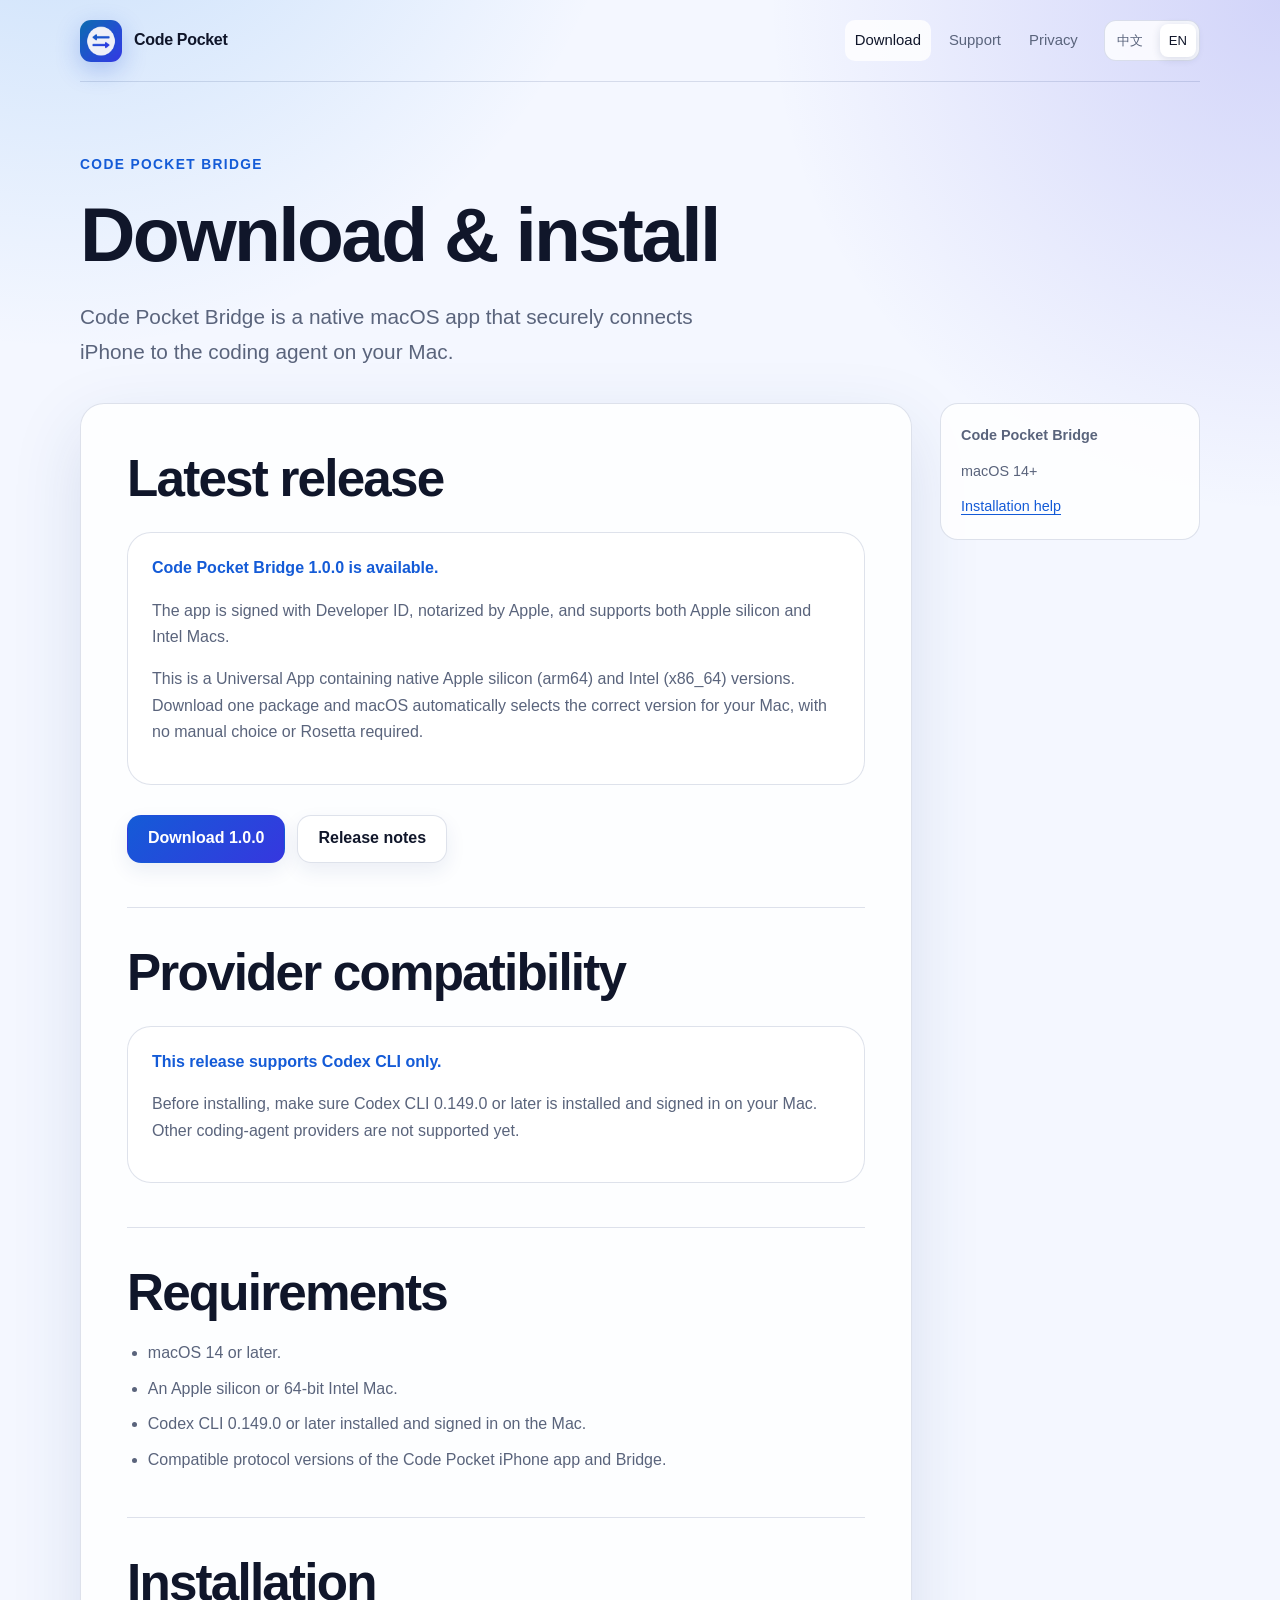
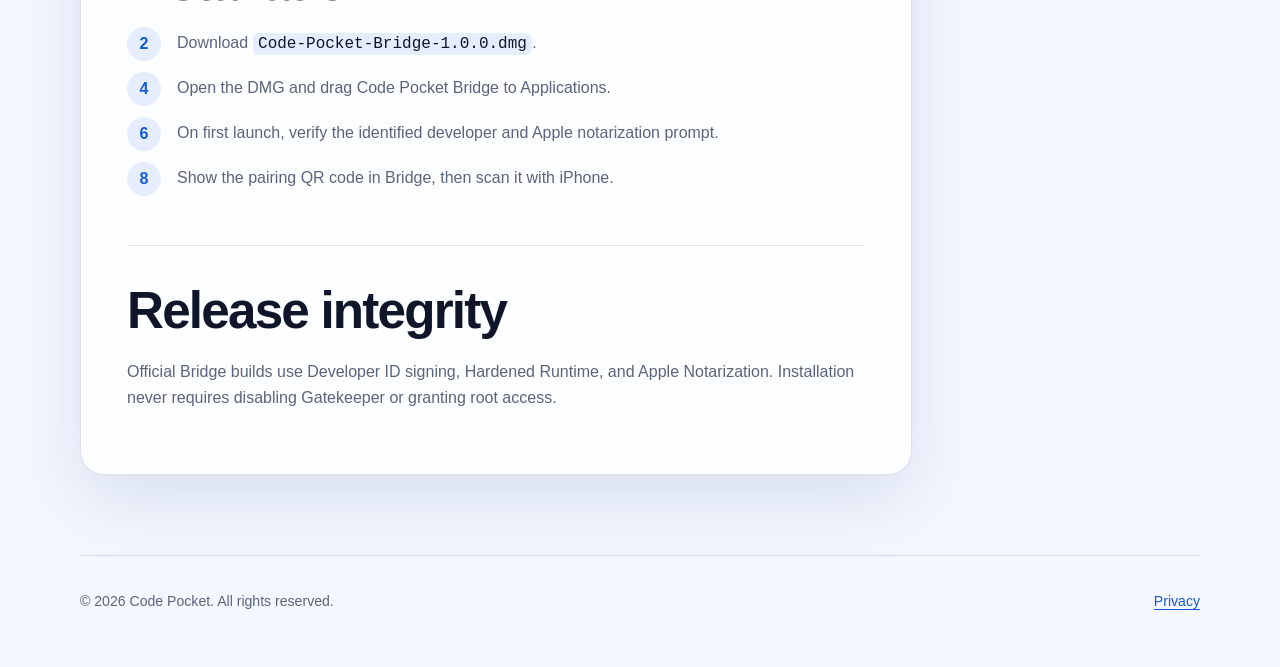
==== download.html @ 81fbdb7b "发布 Code Pocket Bridge 1.0.0" ====
<!doctype html>
<html lang="zh-Hans">
<head>
  <meta charset="utf-8">
  <meta name="viewport" content="width=device-width, initial-scale=1">
  <meta name="description" content="Download and install Code Pocket Bridge for macOS.">
  <link rel="canonical" href="https://hpp20260707.github.io/code-pocket/download.html">
  <meta property="og:type" content="website">
  <meta property="og:site_name" content="Code Pocket">
  <meta property="og:title" content="Download Code Pocket Bridge">
  <meta property="og:description" content="Install the native Mac bridge for Code Pocket.">
  <meta property="og:url" content="https://hpp20260707.github.io/code-pocket/download.html">
  <meta property="og:image" content="https://hpp20260707.github.io/code-pocket/og.png">
  <meta name="twitter:card" content="summary_large_image">
  <meta name="twitter:title" content="Download Code Pocket Bridge">
  <meta name="twitter:description" content="Install the native Mac bridge for Code Pocket.">
  <meta name="twitter:image" content="https://hpp20260707.github.io/code-pocket/og.png">
  <title>Download · Code Pocket</title>
  <link rel="icon" href="app-icon.png">
  <link rel="stylesheet" href="styles.css">
  <script src="script.js" defer></script>
</head>
<body>
  <header class="shell site-header">
    <a class="brand-link" href="index.html"><img src="app-icon.png" alt=""><span>Code Pocket</span></a>
    <div class="nav-group">
      <nav class="nav-links" aria-label="Primary navigation"><a href="download.html" aria-current="page"><span data-lang="zh-Hans">下载</span><span data-lang="en">Download</span></a><a href="support.html"><span data-lang="zh-Hans">支持</span><span data-lang="en">Support</span></a><a href="privacy.html"><span data-lang="zh-Hans">隐私</span><span data-lang="en">Privacy</span></a></nav>
      <div class="language-switch" aria-label="Language"><button type="button" data-language-button="zh-Hans">中文</button><button type="button" data-language-button="en">EN</button></div>
    </div>
  </header>
  <main class="shell">
    <section class="page-hero"><p class="eyebrow">Code Pocket Bridge</p><h1 data-lang="zh-Hans">下载与安装</h1><h1 data-lang="en">Download & install</h1><p class="lead" data-lang="zh-Hans">Code Pocket Bridge 是独立原生 macOS App，负责安全连接 iPhone 与你 Mac 上的编码智能体。</p><p class="lead" data-lang="en">Code Pocket Bridge is a native macOS app that securely connects iPhone to the coding agent on your Mac.</p></section>
    <div class="document">
      <article class="document-card">
        <!-- mac-bridge-release:start --><section><h2 data-lang="zh-Hans">最新版本</h2><h2 data-lang="en">Latest release</h2><div class="notice"><strong data-lang="zh-Hans">Code Pocket Bridge 1.0.0 已发布。</strong><strong data-lang="en">Code Pocket Bridge 1.0.0 is available.</strong><p data-lang="zh-Hans">安装包已经过 Developer ID 签名与 Apple 公证，支持 Apple Silicon 和 Intel Mac。</p><p data-lang="en">The app is signed with Developer ID, notarized by Apple, and supports both Apple silicon and Intel Macs.</p><p data-lang="zh-Hans">这是一个通用安装包（Universal App），同时包含 Apple Silicon（arm64）和 Intel（x86_64）原生版本。只需下载一次，macOS 会自动选择适合当前 Mac 的版本，无需手动判断芯片类型，也不需要 Rosetta。</p><p data-lang="en">This is a Universal App containing native Apple silicon (arm64) and Intel (x86_64) versions. Download one package and macOS automatically selects the correct version for your Mac, with no manual choice or Rosetta required.</p></div><div class="hero-actions"><a class="button primary" href="https://github.com/hpp20260707/code-pocket/releases/download/bridge-v1.0.0/Code-Pocket-Bridge-1.0.0.dmg"><span data-lang="zh-Hans">下载 1.0.0</span><span data-lang="en">Download 1.0.0</span></a><a class="button" href="https://github.com/hpp20260707/code-pocket/releases/tag/bridge-v1.0.0"><span data-lang="zh-Hans">查看版本说明</span><span data-lang="en">Release notes</span></a></div></section><!-- mac-bridge-release:end -->
        <section><h2 data-lang="zh-Hans">Provider 兼容性</h2><h2 data-lang="en">Provider compatibility</h2><div class="notice"><strong data-lang="zh-Hans">当前版本仅支持 Codex CLI。</strong><strong data-lang="en">This release supports Codex CLI only.</strong><p data-lang="zh-Hans">安装前，请确认 Mac 已安装并登录 Codex CLI 0.149.0 或更高版本。其他编码智能体 Provider 暂不支持。</p><p data-lang="en">Before installing, make sure Codex CLI 0.149.0 or later is installed and signed in on your Mac. Other coding-agent providers are not supported yet.</p></div></section>
        <section><h2 data-lang="zh-Hans">系统要求</h2><h2 data-lang="en">Requirements</h2><ul><li data-lang="zh-Hans">macOS 14 或更高版本。</li><li data-lang="en">macOS 14 or later.</li><li data-lang="zh-Hans">Apple Silicon 或 64 位 Intel Mac。</li><li data-lang="en">An Apple silicon or 64-bit Intel Mac.</li><li data-lang="zh-Hans">Mac 上已安装并登录 Codex CLI 0.149.0 或更高版本。</li><li data-lang="en">Codex CLI 0.149.0 or later installed and signed in on the Mac.</li><li data-lang="zh-Hans">Code Pocket iPhone App 与 Bridge 使用兼容的协议版本。</li><li data-lang="en">Compatible protocol versions of the Code Pocket iPhone app and Bridge.</li></ul></section>
        <!-- mac-bridge-install:start --><section><h2 data-lang="zh-Hans">安装流程</h2><h2 data-lang="en">Installation</h2><ol class="steps"><li data-lang="zh-Hans">下载 <code>Code-Pocket-Bridge-1.0.0.dmg</code>。</li><li data-lang="en">Download <code>Code-Pocket-Bridge-1.0.0.dmg</code>.</li><li data-lang="zh-Hans">打开 DMG，将 Code Pocket Bridge 拖入“应用程序”。</li><li data-lang="en">Open the DMG and drag Code Pocket Bridge to Applications.</li><li data-lang="zh-Hans">首次打开时确认开发者与 Apple 公证信息。</li><li data-lang="en">On first launch, verify the identified developer and Apple notarization prompt.</li><li data-lang="zh-Hans">在 Bridge 中显示配对二维码，再使用 iPhone 扫描。</li><li data-lang="en">Show the pairing QR code in Bridge, then scan it with iPhone.</li></ol></section><!-- mac-bridge-install:end -->
        <section><h2 data-lang="zh-Hans">发布安全</h2><h2 data-lang="en">Release integrity</h2><p data-lang="zh-Hans">正式 Bridge 使用 Developer ID 签名、Hardened Runtime 与 Apple Notarization。安装包不会要求关闭 Gatekeeper，也不会要求 root 权限。</p><p data-lang="en">Official Bridge builds use Developer ID signing, Hardened Runtime, and Apple Notarization. Installation never requires disabling Gatekeeper or granting root access.</p></section>
      </article>
      <aside class="side-card"><p><strong>Code Pocket Bridge</strong></p><p>macOS 14+</p><p><a href="support.html"><span data-lang="zh-Hans">遇到安装问题？</span><span data-lang="en">Installation help</span></a></p></aside>
    </div>
  </main>
  <footer class="shell site-footer"><p>© 2026 Code Pocket. All rights reserved.</p><p><a href="privacy.html">Privacy</a></p></footer>
</body>
</html>
---- styles.css ----
:root {
  color-scheme: light dark;
  --background: #f4f7ff;
  --surface: rgba(255, 255, 255, 0.82);
  --surface-strong: #ffffff;
  --text: #10162a;
  --muted: #5a647c;
  --line: rgba(27, 53, 112, 0.14);
  --blue: #145bd7;
  --indigo: #3637df;
  --blue-soft: #e5edff;
  --shadow: 0 24px 70px rgba(31, 61, 129, 0.13);
  --radius: 24px;
  --page: 1120px;
}

@media (prefers-color-scheme: dark) {
  :root {
    --background: #090d1b;
    --surface: rgba(19, 25, 45, 0.82);
    --surface-strong: #13192d;
    --text: #f4f6ff;
    --muted: #aab4ce;
    --line: rgba(180, 197, 255, 0.15);
    --blue: #70a5ff;
    --indigo: #8a8cff;
    --blue-soft: #17264d;
    --shadow: 0 24px 70px rgba(0, 0, 0, 0.32);
  }
}

* { box-sizing: border-box; }

html { scroll-behavior: smooth; }

body {
  margin: 0;
  min-height: 100vh;
  background:
    radial-gradient(circle at 5% -10%, rgba(18, 124, 231, 0.22), transparent 36rem),
    radial-gradient(circle at 100% 0%, rgba(56, 55, 223, 0.18), transparent 32rem),
    var(--background);
  color: var(--text);
  font-family: -apple-system, BlinkMacSystemFont, "SF Pro Text", "Helvetica Neue", Arial, sans-serif;
  line-height: 1.65;
}

a { color: var(--blue); text-underline-offset: 0.18em; }
a:hover { text-decoration-thickness: 2px; }

.shell {
  width: min(calc(100% - 40px), var(--page));
  margin: 0 auto;
}

.site-header {
  display: flex;
  align-items: center;
  justify-content: space-between;
  gap: 24px;
  min-height: 82px;
  border-bottom: 1px solid var(--line);
}

.brand-link {
  display: inline-flex;
  align-items: center;
  gap: 12px;
  color: var(--text);
  font-weight: 760;
  letter-spacing: -0.02em;
  text-decoration: none;
}

.brand-link img {
  width: 42px;
  height: 42px;
  border-radius: 11px;
  box-shadow: 0 8px 24px rgba(27, 83, 213, 0.26);
}

.nav-group, .nav-links, .language-switch {
  display: flex;
  align-items: center;
  gap: 8px;
}

.nav-links a {
  color: var(--muted);
  padding: 8px 10px;
  border-radius: 10px;
  font-size: 0.93rem;
  text-decoration: none;
}

.nav-links a:hover, .nav-links a[aria-current="page"] {
  color: var(--text);
  background: var(--surface);
}

.language-switch {
  margin-left: 8px;
  padding: 3px;
  border: 1px solid var(--line);
  border-radius: 12px;
  background: var(--surface);
}

.language-switch button {
  appearance: none;
  border: 0;
  border-radius: 8px;
  padding: 6px 9px;
  background: transparent;
  color: var(--muted);
  font: inherit;
  font-size: 0.82rem;
  cursor: pointer;
}

.language-switch button[aria-pressed="true"] {
  background: var(--surface-strong);
  color: var(--text);
  box-shadow: 0 2px 8px rgba(30, 50, 90, 0.14);
}

.hero {
  display: grid;
  grid-template-columns: 1.2fr 0.8fr;
  gap: 64px;
  align-items: center;
  padding: 92px 0 72px;
}

.eyebrow {
  margin: 0 0 14px;
  color: var(--blue);
  font-size: 0.86rem;
  font-weight: 760;
  letter-spacing: 0.1em;
  text-transform: uppercase;
}

h1, h2, h3 { line-height: 1.14; letter-spacing: -0.035em; }
h1 { margin: 0; font-size: clamp(3.1rem, 7vw, 6.3rem); }
h2 { margin: 0 0 18px; font-size: clamp(2rem, 4vw, 3.3rem); }
h3 { margin: 0 0 10px; font-size: 1.18rem; }

.lead {
  max-width: 660px;
  margin: 22px 0 0;
  color: var(--muted);
  font-size: clamp(1.08rem, 2vw, 1.3rem);
}

.compatibility-note {
  display: inline-flex;
  margin: 18px 0 0;
  padding: 7px 12px;
  border: 1px solid var(--line);
  border-radius: 11px;
  background: var(--blue-soft);
  color: var(--blue);
  font-size: 0.92rem;
  font-weight: 720;
}

.hero-actions {
  display: flex;
  flex-wrap: wrap;
  gap: 12px;
  margin-top: 30px;
}

.button {
  display: inline-flex;
  align-items: center;
  justify-content: center;
  min-height: 48px;
  padding: 0 20px;
  border: 1px solid var(--line);
  border-radius: 14px;
  background: var(--surface-strong);
  color: var(--text);
  font-weight: 690;
  text-decoration: none;
  box-shadow: 0 8px 20px rgba(24, 56, 123, 0.08);
}

.button.primary {
  border-color: transparent;
  background: linear-gradient(135deg, var(--blue), var(--indigo));
  color: #fff;
}

.button.disabled {
  color: var(--muted);
  background: var(--surface);
  cursor: default;
  box-shadow: none;
}

.hero-art {
  position: relative;
  display: grid;
  place-items: center;
  min-height: 390px;
}

.hero-art::before {
  content: "";
  position: absolute;
  width: 320px;
  height: 320px;
  border-radius: 50%;
  background: linear-gradient(135deg, rgba(28, 112, 226, 0.28), rgba(61, 56, 228, 0.24));
  filter: blur(38px);
}

.hero-art img {
  position: relative;
  width: min(72vw, 300px);
  border-radius: 31%;
  box-shadow: 0 36px 80px rgba(29, 69, 163, 0.34);
}

.badge-row {
  display: flex;
  flex-wrap: wrap;
  gap: 10px;
  margin-top: 24px;
}

.badge {
  padding: 7px 11px;
  border: 1px solid var(--line);
  border-radius: 999px;
  color: var(--muted);
  background: var(--surface);
  font-size: 0.84rem;
}

.section { padding: 72px 0; }
.section-intro { max-width: 680px; margin-bottom: 30px; color: var(--muted); }

.grid { display: grid; grid-template-columns: repeat(3, 1fr); gap: 18px; }

.card, .document-card, .notice {
  border: 1px solid var(--line);
  border-radius: var(--radius);
  background: var(--surface);
  box-shadow: var(--shadow);
  backdrop-filter: blur(18px);
}

.card { padding: 26px; }
.card p, .document-card p, .document-card li { color: var(--muted); }

.icon-chip {
  display: grid;
  place-items: center;
  width: 40px;
  height: 40px;
  margin-bottom: 22px;
  border-radius: 12px;
  background: var(--blue-soft);
  color: var(--blue);
  font-weight: 800;
}

.page-hero { padding: 72px 0 34px; }
.page-hero h1 { font-size: clamp(2.6rem, 6vw, 5rem); }

.document {
  display: grid;
  grid-template-columns: minmax(0, 1fr) 260px;
  gap: 28px;
  align-items: start;
  padding-bottom: 80px;
}

.document-card { padding: clamp(24px, 4vw, 46px); }
.document-card section + section { margin-top: 44px; padding-top: 36px; border-top: 1px solid var(--line); }
.document-card ul, .document-card ol { padding-left: 1.3rem; }
.document-card li + li { margin-top: 9px; }

.side-card {
  position: sticky;
  top: 24px;
  padding: 20px;
  border: 1px solid var(--line);
  border-radius: 18px;
  background: var(--surface);
}

.side-card p { margin: 0; color: var(--muted); font-size: 0.9rem; }
.side-card p + p { margin-top: 12px; }

.notice {
  padding: 22px 24px;
  margin: 24px 0;
  box-shadow: none;
}

.notice strong { color: var(--blue); }

.steps { counter-reset: steps; list-style: none; padding: 0 !important; }
.steps li { position: relative; padding-left: 50px; min-height: 36px; }
.steps li::before {
  counter-increment: steps;
  content: counter(steps);
  position: absolute;
  left: 0;
  top: -3px;
  display: grid;
  place-items: center;
  width: 34px;
  height: 34px;
  border-radius: 50%;
  background: var(--blue-soft);
  color: var(--blue);
  font-weight: 780;
}

.site-footer {
  display: flex;
  justify-content: space-between;
  gap: 24px;
  padding: 34px 0 54px;
  border-top: 1px solid var(--line);
  color: var(--muted);
  font-size: 0.88rem;
}

.site-footer p { margin: 0; }

code {
  padding: 0.12em 0.34em;
  border-radius: 6px;
  background: var(--blue-soft);
  color: var(--text);
  font-family: ui-monospace, SFMono-Regular, Menlo, monospace;
}

[hidden] { display: none !important; }

@media (max-width: 860px) {
  .site-header { align-items: flex-start; padding: 18px 0; }
  .nav-group { align-items: flex-end; flex-direction: column-reverse; }
  .nav-links { flex-wrap: wrap; justify-content: flex-end; }
  .hero { grid-template-columns: 1fr; gap: 18px; padding-top: 62px; }
  .hero-art { grid-row: 1; min-height: 250px; }
  .hero-art img { width: 205px; }
  .grid { grid-template-columns: 1fr; }
  .document { grid-template-columns: 1fr; }
  .side-card { position: static; }
}

@media (max-width: 600px) {
  .shell { width: min(calc(100% - 28px), var(--page)); }
  .site-header { display: block; }
  .nav-group { align-items: stretch; margin-top: 16px; }
  .nav-links { justify-content: flex-start; overflow-x: auto; flex-wrap: nowrap; }
  .nav-links a { white-space: nowrap; }
  .language-switch { align-self: flex-start; margin-left: 0; }
  .hero { padding-top: 46px; }
  .hero-art { min-height: 220px; }
  .hero-art img { width: 180px; }
  .site-footer { flex-direction: column; }
}
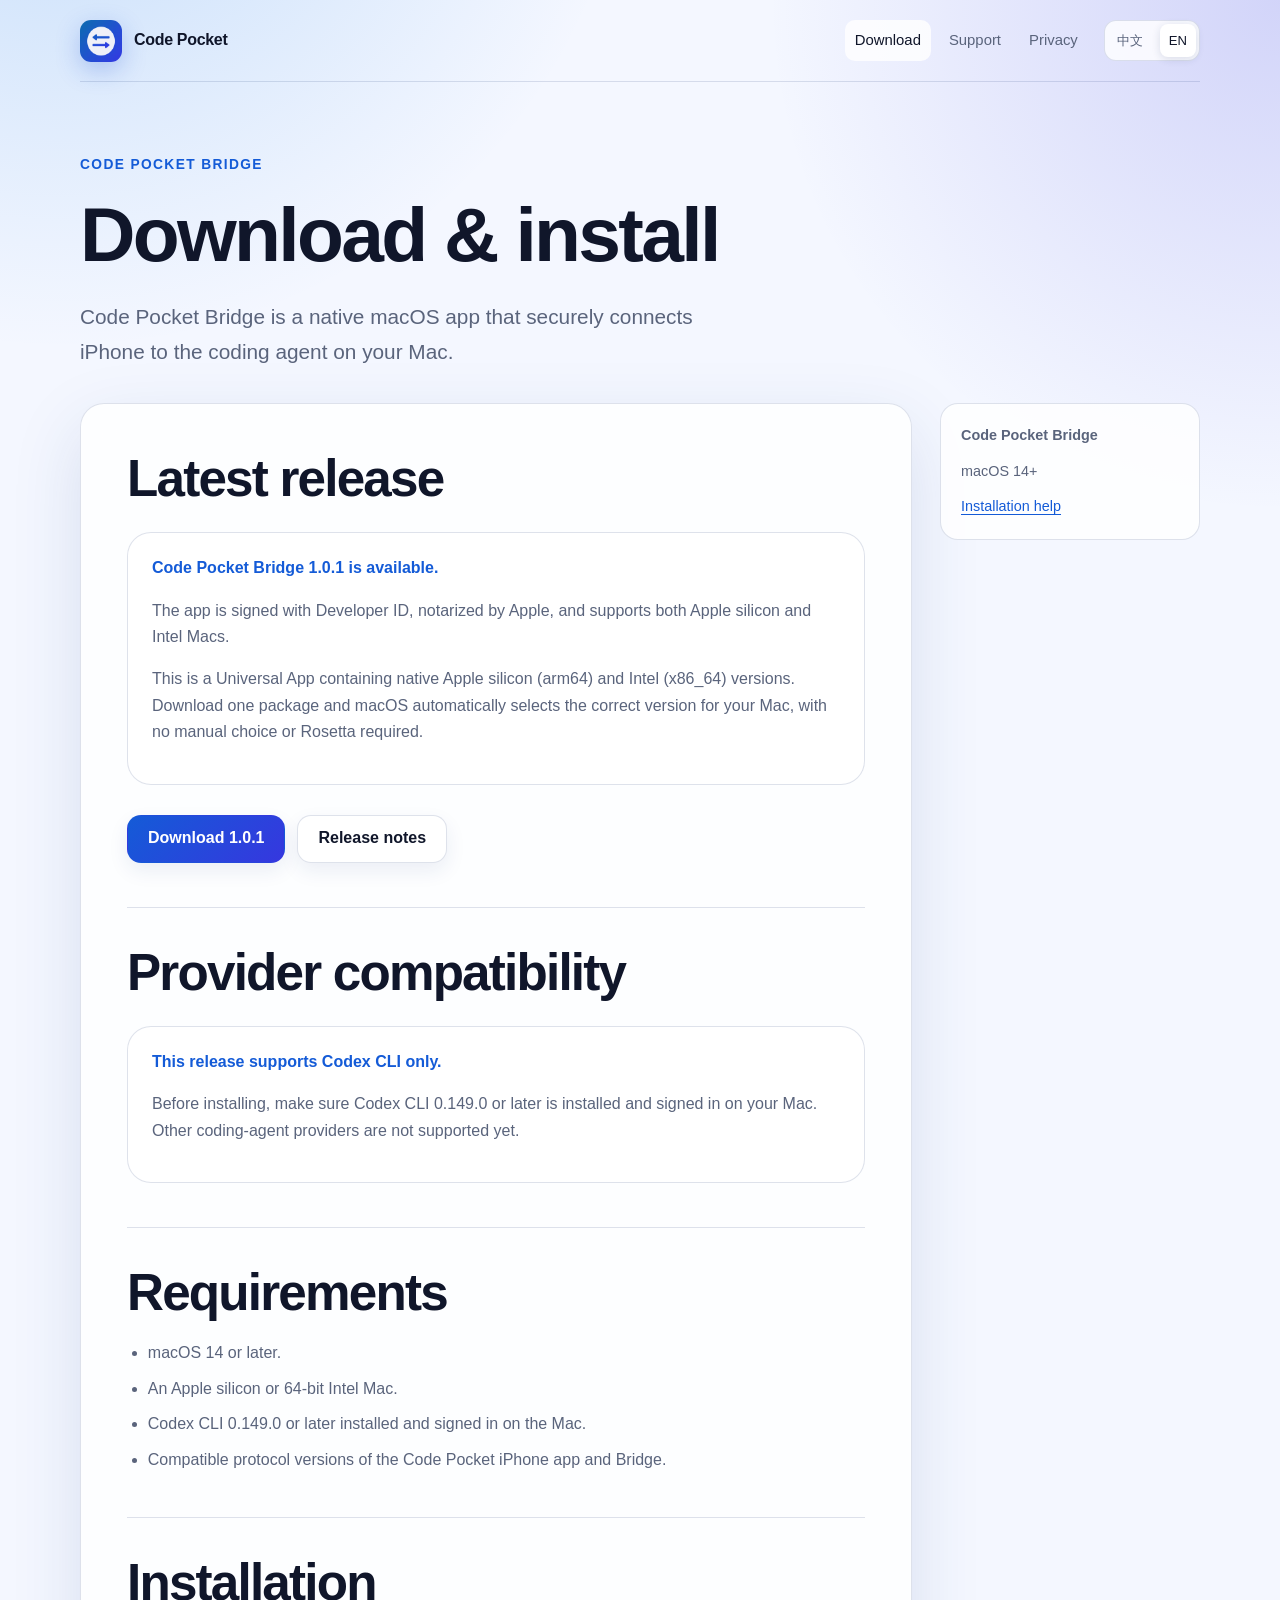
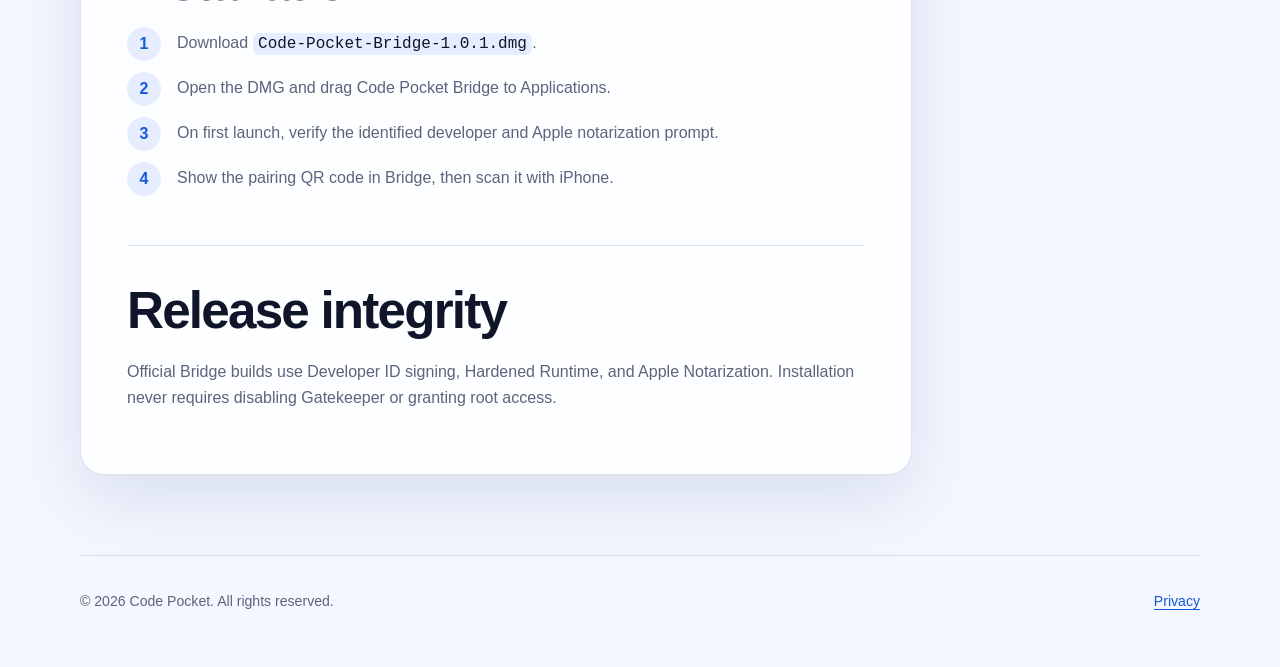
==== commit 30a4b865: "发布 Code Pocket Bridge 1.0.1" ====
--- a/download.html
+++ b/download.html
@@ -32,10 +32,10 @@
     <section class="page-hero"><p class="eyebrow">Code Pocket Bridge</p><h1 data-lang="zh-Hans">下载与安装</h1><h1 data-lang="en">Download & install</h1><p class="lead" data-lang="zh-Hans">Code Pocket Bridge 是独立原生 macOS App，负责安全连接 iPhone 与你 Mac 上的编码智能体。</p><p class="lead" data-lang="en">Code Pocket Bridge is a native macOS app that securely connects iPhone to the coding agent on your Mac.</p></section>
     <div class="document">
       <article class="document-card">
-        <!-- mac-bridge-release:start --><section><h2 data-lang="zh-Hans">最新版本</h2><h2 data-lang="en">Latest release</h2><div class="notice"><strong data-lang="zh-Hans">Code Pocket Bridge 1.0.0 已发布。</strong><strong data-lang="en">Code Pocket Bridge 1.0.0 is available.</strong><p data-lang="zh-Hans">安装包已经过 Developer ID 签名与 Apple 公证，支持 Apple Silicon 和 Intel Mac。</p><p data-lang="en">The app is signed with Developer ID, notarized by Apple, and supports both Apple silicon and Intel Macs.</p><p data-lang="zh-Hans">这是一个通用安装包（Universal App），同时包含 Apple Silicon（arm64）和 Intel（x86_64）原生版本。只需下载一次，macOS 会自动选择适合当前 Mac 的版本，无需手动判断芯片类型，也不需要 Rosetta。</p><p data-lang="en">This is a Universal App containing native Apple silicon (arm64) and Intel (x86_64) versions. Download one package and macOS automatically selects the correct version for your Mac, with no manual choice or Rosetta required.</p></div><div class="hero-actions"><a class="button primary" href="https://github.com/hpp20260707/code-pocket/releases/download/bridge-v1.0.0/Code-Pocket-Bridge-1.0.0.dmg"><span data-lang="zh-Hans">下载 1.0.0</span><span data-lang="en">Download 1.0.0</span></a><a class="button" href="https://github.com/hpp20260707/code-pocket/releases/tag/bridge-v1.0.0"><span data-lang="zh-Hans">查看版本说明</span><span data-lang="en">Release notes</span></a></div></section><!-- mac-bridge-release:end -->
+        <!-- mac-bridge-release:start --><section><h2 data-lang="zh-Hans">最新版本</h2><h2 data-lang="en">Latest release</h2><div class="notice"><strong data-lang="zh-Hans">Code Pocket Bridge 1.0.1 已发布。</strong><strong data-lang="en">Code Pocket Bridge 1.0.1 is available.</strong><p data-lang="zh-Hans">安装包已经过 Developer ID 签名与 Apple 公证，支持 Apple Silicon 和 Intel Mac。</p><p data-lang="en">The app is signed with Developer ID, notarized by Apple, and supports both Apple silicon and Intel Macs.</p><p data-lang="zh-Hans">这是一个通用安装包（Universal App），同时包含 Apple Silicon（arm64）和 Intel（x86_64）原生版本。只需下载一次，macOS 会自动选择适合当前 Mac 的版本，无需手动判断芯片类型，也不需要 Rosetta。</p><p data-lang="en">This is a Universal App containing native Apple silicon (arm64) and Intel (x86_64) versions. Download one package and macOS automatically selects the correct version for your Mac, with no manual choice or Rosetta required.</p></div><div class="hero-actions"><a class="button primary" href="https://github.com/hpp20260707/code-pocket/releases/download/bridge-v1.0.1/Code-Pocket-Bridge-1.0.1.dmg"><span data-lang="zh-Hans">下载 1.0.1</span><span data-lang="en">Download 1.0.1</span></a><a class="button" href="https://github.com/hpp20260707/code-pocket/releases/tag/bridge-v1.0.1"><span data-lang="zh-Hans">查看版本说明</span><span data-lang="en">Release notes</span></a></div></section><!-- mac-bridge-release:end -->
         <section><h2 data-lang="zh-Hans">Provider 兼容性</h2><h2 data-lang="en">Provider compatibility</h2><div class="notice"><strong data-lang="zh-Hans">当前版本仅支持 Codex CLI。</strong><strong data-lang="en">This release supports Codex CLI only.</strong><p data-lang="zh-Hans">安装前，请确认 Mac 已安装并登录 Codex CLI 0.149.0 或更高版本。其他编码智能体 Provider 暂不支持。</p><p data-lang="en">Before installing, make sure Codex CLI 0.149.0 or later is installed and signed in on your Mac. Other coding-agent providers are not supported yet.</p></div></section>
         <section><h2 data-lang="zh-Hans">系统要求</h2><h2 data-lang="en">Requirements</h2><ul><li data-lang="zh-Hans">macOS 14 或更高版本。</li><li data-lang="en">macOS 14 or later.</li><li data-lang="zh-Hans">Apple Silicon 或 64 位 Intel Mac。</li><li data-lang="en">An Apple silicon or 64-bit Intel Mac.</li><li data-lang="zh-Hans">Mac 上已安装并登录 Codex CLI 0.149.0 或更高版本。</li><li data-lang="en">Codex CLI 0.149.0 or later installed and signed in on the Mac.</li><li data-lang="zh-Hans">Code Pocket iPhone App 与 Bridge 使用兼容的协议版本。</li><li data-lang="en">Compatible protocol versions of the Code Pocket iPhone app and Bridge.</li></ul></section>
-        <!-- mac-bridge-install:start --><section><h2 data-lang="zh-Hans">安装流程</h2><h2 data-lang="en">Installation</h2><ol class="steps"><li data-lang="zh-Hans">下载 <code>Code-Pocket-Bridge-1.0.0.dmg</code>。</li><li data-lang="en">Download <code>Code-Pocket-Bridge-1.0.0.dmg</code>.</li><li data-lang="zh-Hans">打开 DMG，将 Code Pocket Bridge 拖入“应用程序”。</li><li data-lang="en">Open the DMG and drag Code Pocket Bridge to Applications.</li><li data-lang="zh-Hans">首次打开时确认开发者与 Apple 公证信息。</li><li data-lang="en">On first launch, verify the identified developer and Apple notarization prompt.</li><li data-lang="zh-Hans">在 Bridge 中显示配对二维码，再使用 iPhone 扫描。</li><li data-lang="en">Show the pairing QR code in Bridge, then scan it with iPhone.</li></ol></section><!-- mac-bridge-install:end -->
+        <!-- mac-bridge-install:start --><section><h2 data-lang="zh-Hans">安装流程</h2><h2 data-lang="en">Installation</h2><ol class="steps"><li data-lang="zh-Hans">下载 <code>Code-Pocket-Bridge-1.0.1.dmg</code>。</li><li data-lang="en">Download <code>Code-Pocket-Bridge-1.0.1.dmg</code>.</li><li data-lang="zh-Hans">打开 DMG，将 Code Pocket Bridge 拖入“应用程序”。</li><li data-lang="en">Open the DMG and drag Code Pocket Bridge to Applications.</li><li data-lang="zh-Hans">首次打开时确认开发者与 Apple 公证信息。</li><li data-lang="en">On first launch, verify the identified developer and Apple notarization prompt.</li><li data-lang="zh-Hans">在 Bridge 中显示配对二维码，再使用 iPhone 扫描。</li><li data-lang="en">Show the pairing QR code in Bridge, then scan it with iPhone.</li></ol></section><!-- mac-bridge-install:end -->
         <section><h2 data-lang="zh-Hans">发布安全</h2><h2 data-lang="en">Release integrity</h2><p data-lang="zh-Hans">正式 Bridge 使用 Developer ID 签名、Hardened Runtime 与 Apple Notarization。安装包不会要求关闭 Gatekeeper，也不会要求 root 权限。</p><p data-lang="en">Official Bridge builds use Developer ID signing, Hardened Runtime, and Apple Notarization. Installation never requires disabling Gatekeeper or granting root access.</p></section>
       </article>
       <aside class="side-card"><p><strong>Code Pocket Bridge</strong></p><p>macOS 14+</p><p><a href="support.html"><span data-lang="zh-Hans">遇到安装问题？</span><span data-lang="en">Installation help</span></a></p></aside>
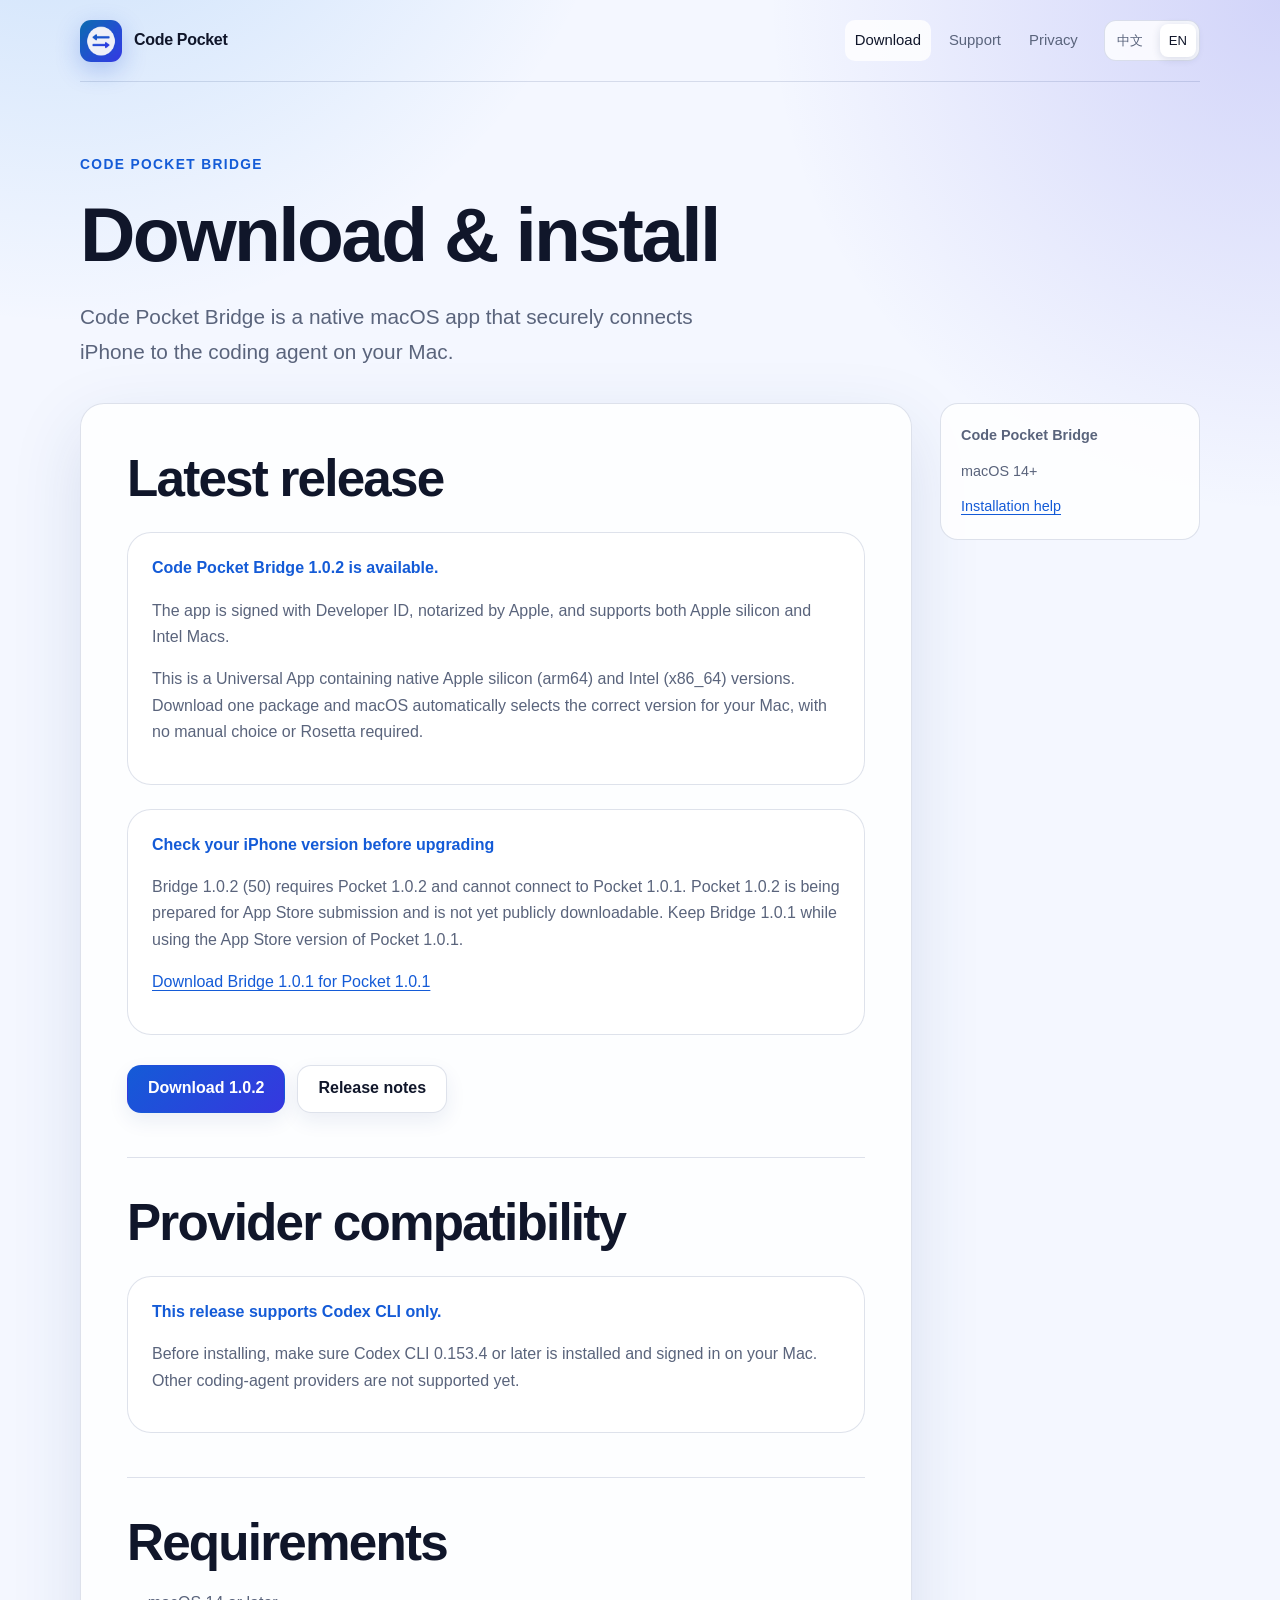
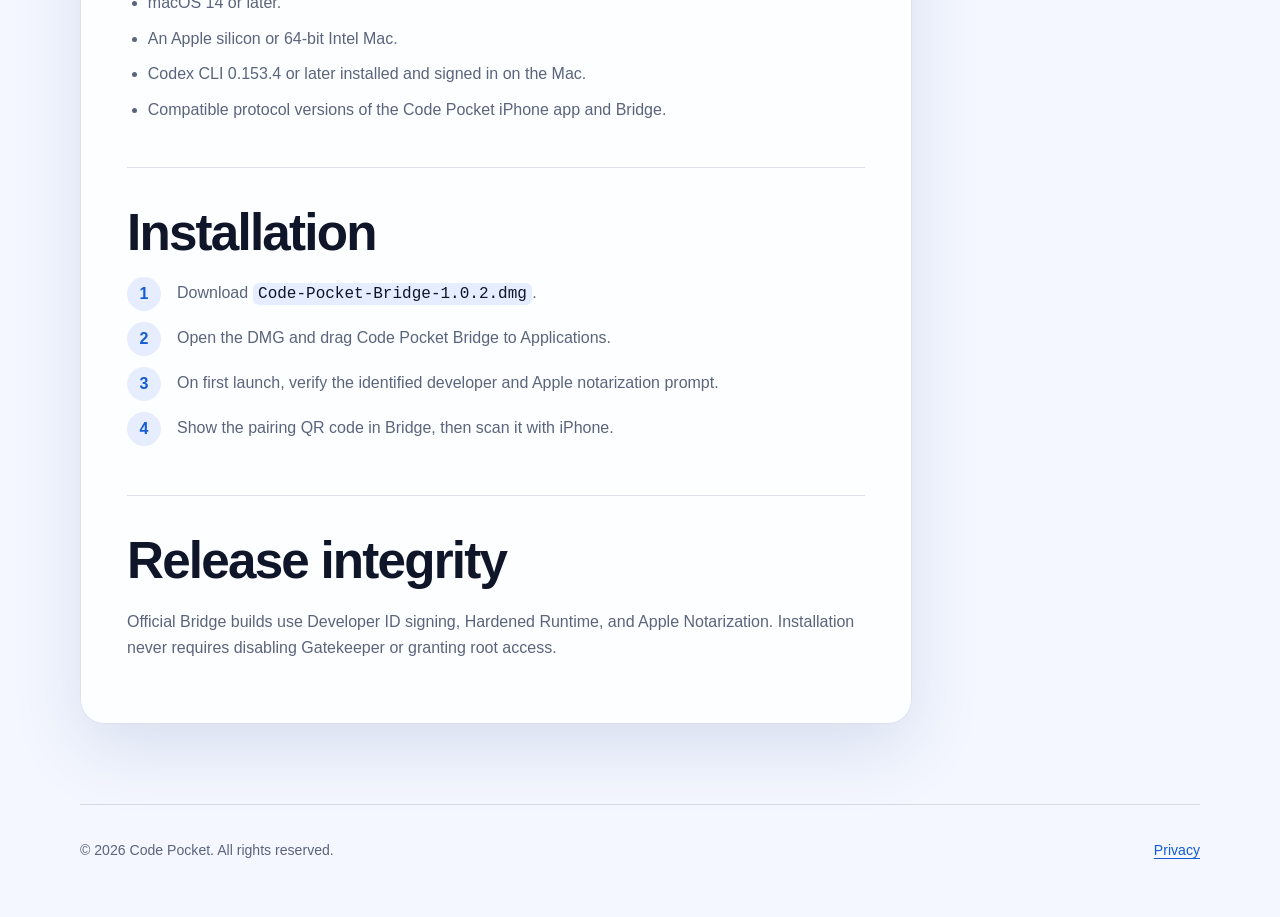
==== commit 80974969: "发布 Code Pocket Bridge 1.0.2 并明确双端升级要求" ====
--- a/download.html
+++ b/download.html
@@ -32,10 +32,10 @@
     <section class="page-hero"><p class="eyebrow">Code Pocket Bridge</p><h1 data-lang="zh-Hans">下载与安装</h1><h1 data-lang="en">Download & install</h1><p class="lead" data-lang="zh-Hans">Code Pocket Bridge 是独立原生 macOS App，负责安全连接 iPhone 与你 Mac 上的编码智能体。</p><p class="lead" data-lang="en">Code Pocket Bridge is a native macOS app that securely connects iPhone to the coding agent on your Mac.</p></section>
     <div class="document">
       <article class="document-card">
-        <!-- mac-bridge-release:start --><section><h2 data-lang="zh-Hans">最新版本</h2><h2 data-lang="en">Latest release</h2><div class="notice"><strong data-lang="zh-Hans">Code Pocket Bridge 1.0.1 已发布。</strong><strong data-lang="en">Code Pocket Bridge 1.0.1 is available.</strong><p data-lang="zh-Hans">安装包已经过 Developer ID 签名与 Apple 公证，支持 Apple Silicon 和 Intel Mac。</p><p data-lang="en">The app is signed with Developer ID, notarized by Apple, and supports both Apple silicon and Intel Macs.</p><p data-lang="zh-Hans">这是一个通用安装包（Universal App），同时包含 Apple Silicon（arm64）和 Intel（x86_64）原生版本。只需下载一次，macOS 会自动选择适合当前 Mac 的版本，无需手动判断芯片类型，也不需要 Rosetta。</p><p data-lang="en">This is a Universal App containing native Apple silicon (arm64) and Intel (x86_64) versions. Download one package and macOS automatically selects the correct version for your Mac, with no manual choice or Rosetta required.</p></div><div class="hero-actions"><a class="button primary" href="https://github.com/hpp20260707/code-pocket/releases/download/bridge-v1.0.1/Code-Pocket-Bridge-1.0.1.dmg"><span data-lang="zh-Hans">下载 1.0.1</span><span data-lang="en">Download 1.0.1</span></a><a class="button" href="https://github.com/hpp20260707/code-pocket/releases/tag/bridge-v1.0.1"><span data-lang="zh-Hans">查看版本说明</span><span data-lang="en">Release notes</span></a></div></section><!-- mac-bridge-release:end -->
-        <section><h2 data-lang="zh-Hans">Provider 兼容性</h2><h2 data-lang="en">Provider compatibility</h2><div class="notice"><strong data-lang="zh-Hans">当前版本仅支持 Codex CLI。</strong><strong data-lang="en">This release supports Codex CLI only.</strong><p data-lang="zh-Hans">安装前，请确认 Mac 已安装并登录 Codex CLI 0.149.0 或更高版本。其他编码智能体 Provider 暂不支持。</p><p data-lang="en">Before installing, make sure Codex CLI 0.149.0 or later is installed and signed in on your Mac. Other coding-agent providers are not supported yet.</p></div></section>
-        <section><h2 data-lang="zh-Hans">系统要求</h2><h2 data-lang="en">Requirements</h2><ul><li data-lang="zh-Hans">macOS 14 或更高版本。</li><li data-lang="en">macOS 14 or later.</li><li data-lang="zh-Hans">Apple Silicon 或 64 位 Intel Mac。</li><li data-lang="en">An Apple silicon or 64-bit Intel Mac.</li><li data-lang="zh-Hans">Mac 上已安装并登录 Codex CLI 0.149.0 或更高版本。</li><li data-lang="en">Codex CLI 0.149.0 or later installed and signed in on the Mac.</li><li data-lang="zh-Hans">Code Pocket iPhone App 与 Bridge 使用兼容的协议版本。</li><li data-lang="en">Compatible protocol versions of the Code Pocket iPhone app and Bridge.</li></ul></section>
-        <!-- mac-bridge-install:start --><section><h2 data-lang="zh-Hans">安装流程</h2><h2 data-lang="en">Installation</h2><ol class="steps"><li data-lang="zh-Hans">下载 <code>Code-Pocket-Bridge-1.0.1.dmg</code>。</li><li data-lang="en">Download <code>Code-Pocket-Bridge-1.0.1.dmg</code>.</li><li data-lang="zh-Hans">打开 DMG，将 Code Pocket Bridge 拖入“应用程序”。</li><li data-lang="en">Open the DMG and drag Code Pocket Bridge to Applications.</li><li data-lang="zh-Hans">首次打开时确认开发者与 Apple 公证信息。</li><li data-lang="en">On first launch, verify the identified developer and Apple notarization prompt.</li><li data-lang="zh-Hans">在 Bridge 中显示配对二维码，再使用 iPhone 扫描。</li><li data-lang="en">Show the pairing QR code in Bridge, then scan it with iPhone.</li></ol></section><!-- mac-bridge-install:end -->
+        <!-- mac-bridge-release:start --><section><h2 data-lang="zh-Hans">最新版本</h2><h2 data-lang="en">Latest release</h2><div class="notice"><strong data-lang="zh-Hans">Code Pocket Bridge 1.0.2 已发布。</strong><strong data-lang="en">Code Pocket Bridge 1.0.2 is available.</strong><p data-lang="zh-Hans">安装包已经过 Developer ID 签名与 Apple 公证，支持 Apple Silicon 和 Intel Mac。</p><p data-lang="en">The app is signed with Developer ID, notarized by Apple, and supports both Apple silicon and Intel Macs.</p><p data-lang="zh-Hans">这是一个通用安装包（Universal App），同时包含 Apple Silicon（arm64）和 Intel（x86_64）原生版本。只需下载一次，macOS 会自动选择适合当前 Mac 的版本，无需手动判断芯片类型，也不需要 Rosetta。</p><p data-lang="en">This is a Universal App containing native Apple silicon (arm64) and Intel (x86_64) versions. Download one package and macOS automatically selects the correct version for your Mac, with no manual choice or Rosetta required.</p></div><div class="notice"><strong data-lang="zh-Hans">升级前请确认 iPhone 版本</strong><strong data-lang="en">Check your iPhone version before upgrading</strong><p data-lang="zh-Hans">Bridge 1.0.2（50）需要配套 Pocket 1.0.2，不能连接 Pocket 1.0.1。Pocket 1.0.2 正在准备 App Store 提交，尚未公开下载；仍使用商店 Pocket 1.0.1 的用户请保留 Bridge 1.0.1。</p><p data-lang="en">Bridge 1.0.2 (50) requires Pocket 1.0.2 and cannot connect to Pocket 1.0.1. Pocket 1.0.2 is being prepared for App Store submission and is not yet publicly downloadable. Keep Bridge 1.0.1 while using the App Store version of Pocket 1.0.1.</p><p><a href="https://github.com/hpp20260707/code-pocket/releases/download/bridge-v1.0.1/Code-Pocket-Bridge-1.0.1.dmg" data-lang="zh-Hans">下载 Bridge 1.0.1（配套 Pocket 1.0.1）</a><a href="https://github.com/hpp20260707/code-pocket/releases/download/bridge-v1.0.1/Code-Pocket-Bridge-1.0.1.dmg" data-lang="en">Download Bridge 1.0.1 for Pocket 1.0.1</a></p></div><div class="hero-actions"><a class="button primary" href="https://github.com/hpp20260707/code-pocket/releases/download/bridge-v1.0.2/Code-Pocket-Bridge-1.0.2.dmg"><span data-lang="zh-Hans">下载 1.0.2</span><span data-lang="en">Download 1.0.2</span></a><a class="button" href="https://github.com/hpp20260707/code-pocket/releases/tag/bridge-v1.0.2"><span data-lang="zh-Hans">查看版本说明</span><span data-lang="en">Release notes</span></a></div></section><!-- mac-bridge-release:end -->
+        <section><h2 data-lang="zh-Hans">Provider 兼容性</h2><h2 data-lang="en">Provider compatibility</h2><div class="notice"><strong data-lang="zh-Hans">当前版本仅支持 Codex CLI。</strong><strong data-lang="en">This release supports Codex CLI only.</strong><p data-lang="zh-Hans">安装前，请确认 Mac 已安装并登录 Codex CLI 0.153.4 或更高版本。其他编码智能体 Provider 暂不支持。</p><p data-lang="en">Before installing, make sure Codex CLI 0.153.4 or later is installed and signed in on your Mac. Other coding-agent providers are not supported yet.</p></div></section>
+        <section><h2 data-lang="zh-Hans">系统要求</h2><h2 data-lang="en">Requirements</h2><ul><li data-lang="zh-Hans">macOS 14 或更高版本。</li><li data-lang="en">macOS 14 or later.</li><li data-lang="zh-Hans">Apple Silicon 或 64 位 Intel Mac。</li><li data-lang="en">An Apple silicon or 64-bit Intel Mac.</li><li data-lang="zh-Hans">Mac 上已安装并登录 Codex CLI 0.153.4 或更高版本。</li><li data-lang="en">Codex CLI 0.153.4 or later installed and signed in on the Mac.</li><li data-lang="zh-Hans">Code Pocket iPhone App 与 Bridge 使用兼容的协议版本。</li><li data-lang="en">Compatible protocol versions of the Code Pocket iPhone app and Bridge.</li></ul></section>
+        <!-- mac-bridge-install:start --><section><h2 data-lang="zh-Hans">安装流程</h2><h2 data-lang="en">Installation</h2><ol class="steps"><li data-lang="zh-Hans">下载 <code>Code-Pocket-Bridge-1.0.2.dmg</code>。</li><li data-lang="en">Download <code>Code-Pocket-Bridge-1.0.2.dmg</code>.</li><li data-lang="zh-Hans">打开 DMG，将 Code Pocket Bridge 拖入“应用程序”。</li><li data-lang="en">Open the DMG and drag Code Pocket Bridge to Applications.</li><li data-lang="zh-Hans">首次打开时确认开发者与 Apple 公证信息。</li><li data-lang="en">On first launch, verify the identified developer and Apple notarization prompt.</li><li data-lang="zh-Hans">在 Bridge 中显示配对二维码，再使用 iPhone 扫描。</li><li data-lang="en">Show the pairing QR code in Bridge, then scan it with iPhone.</li></ol></section><!-- mac-bridge-install:end -->
         <section><h2 data-lang="zh-Hans">发布安全</h2><h2 data-lang="en">Release integrity</h2><p data-lang="zh-Hans">正式 Bridge 使用 Developer ID 签名、Hardened Runtime 与 Apple Notarization。安装包不会要求关闭 Gatekeeper，也不会要求 root 权限。</p><p data-lang="en">Official Bridge builds use Developer ID signing, Hardened Runtime, and Apple Notarization. Installation never requires disabling Gatekeeper or granting root access.</p></section>
       </article>
       <aside class="side-card"><p><strong>Code Pocket Bridge</strong></p><p>macOS 14+</p><p><a href="support.html"><span data-lang="zh-Hans">遇到安装问题？</span><span data-lang="en">Installation help</span></a></p></aside>
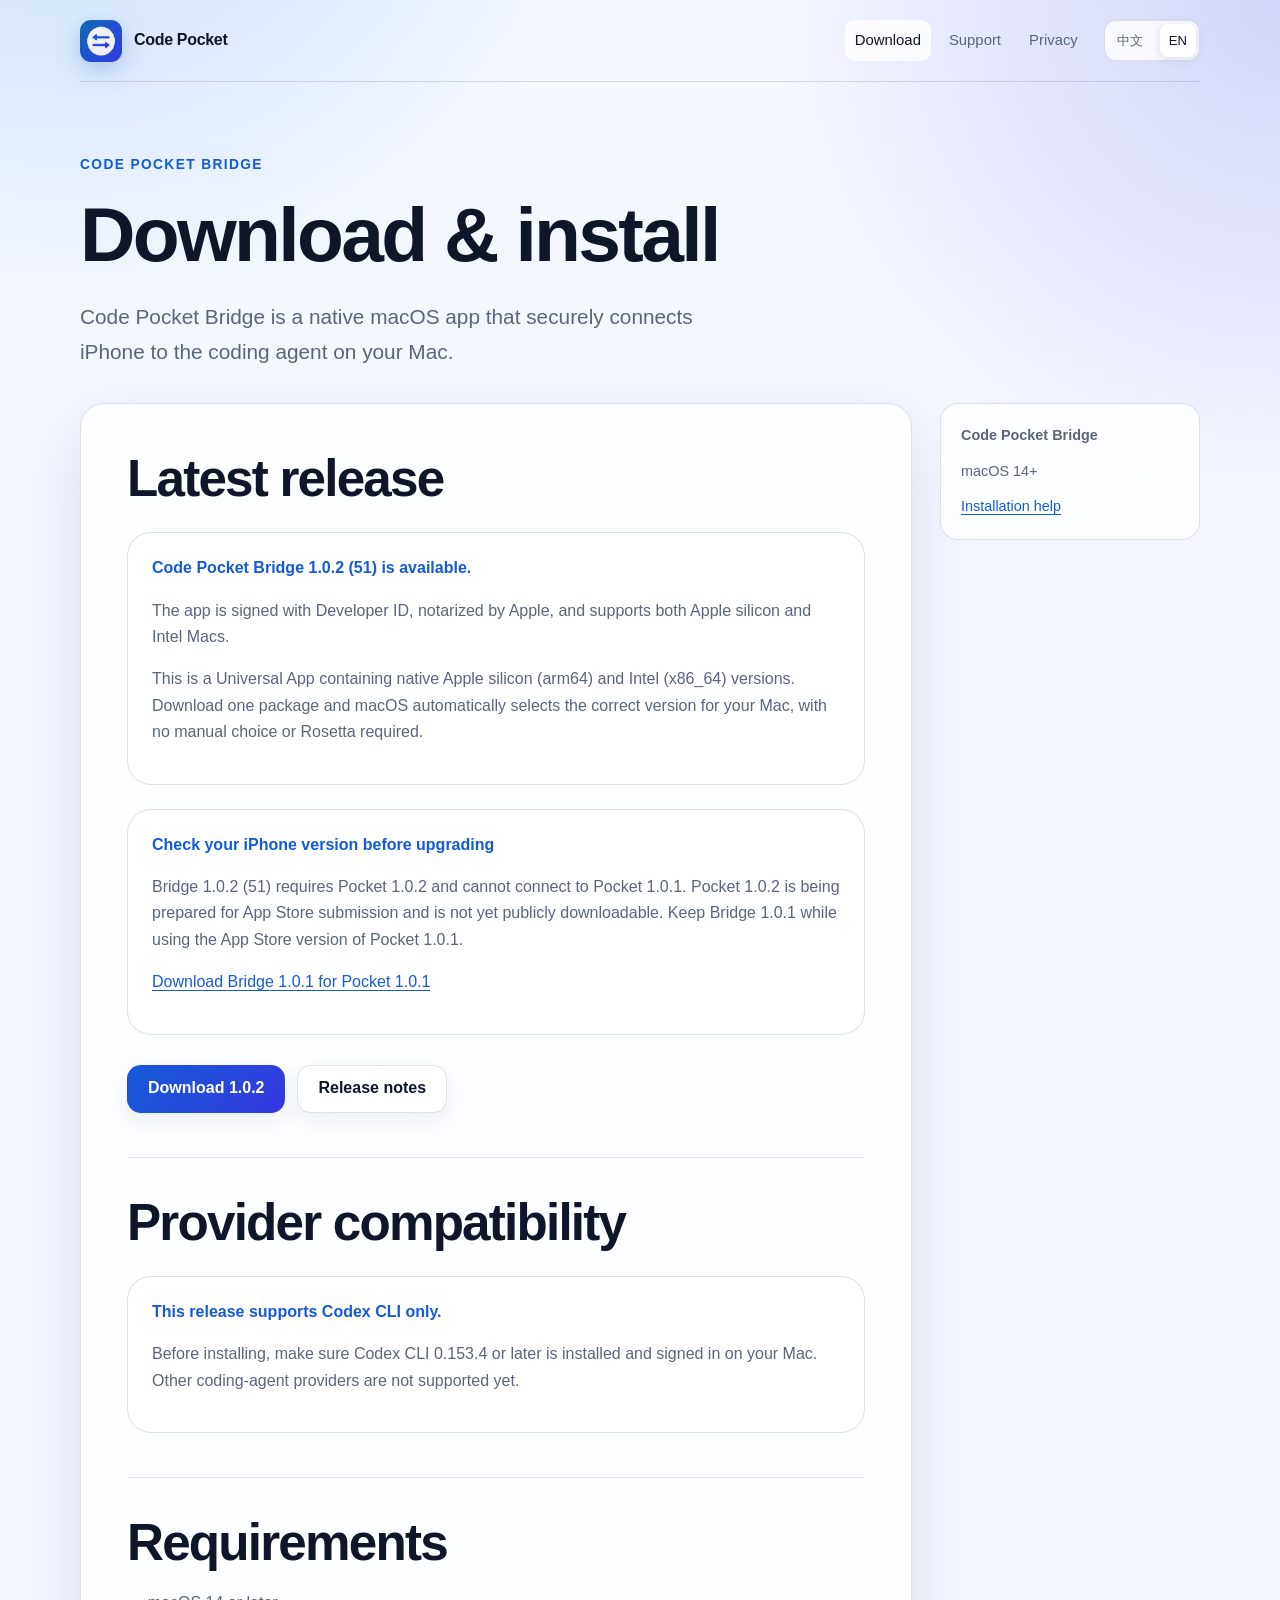
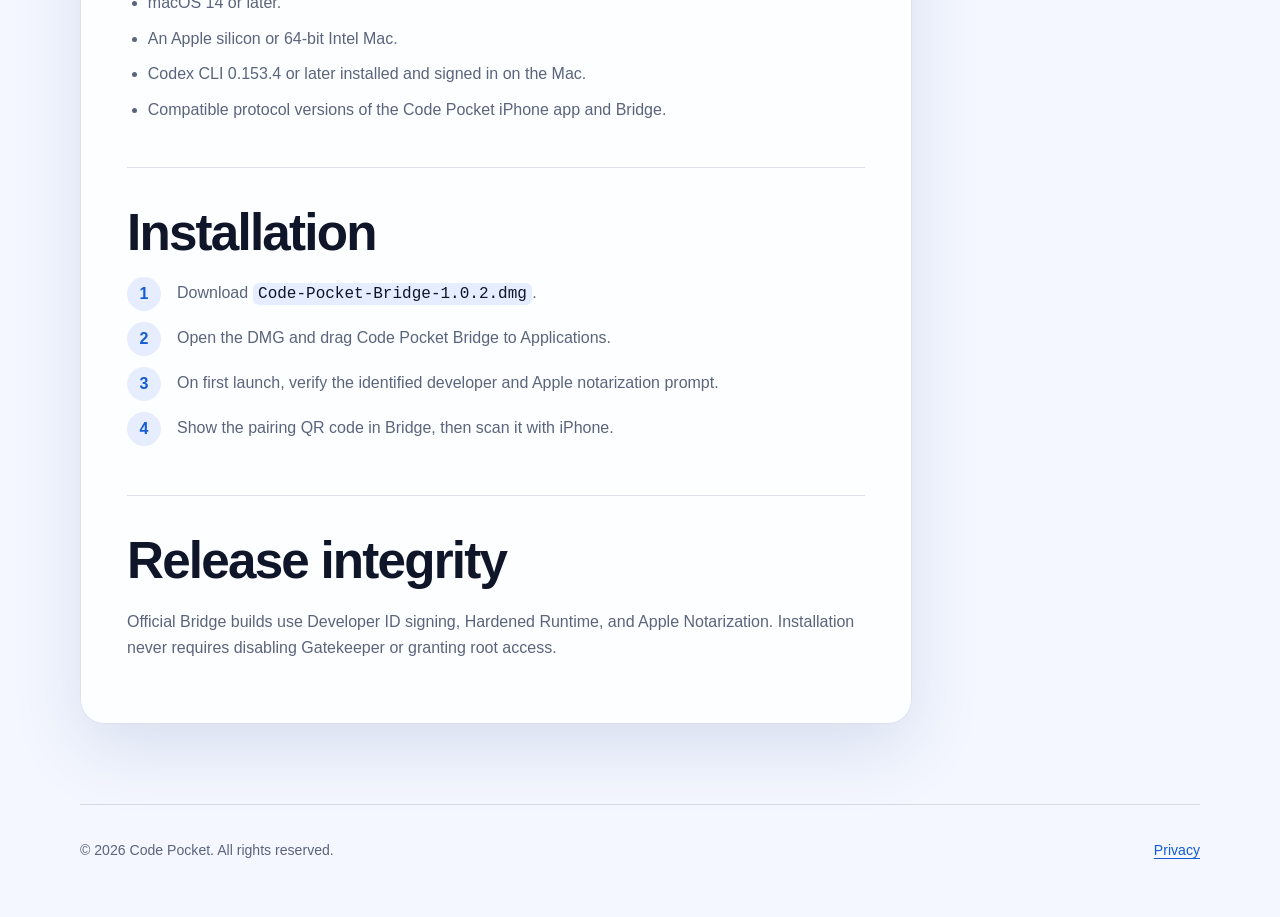
==== commit c73b17cb: "发布 Code Pocket Bridge 1.0.2 (51)" ====
--- a/download.html
+++ b/download.html
@@ -32,7 +32,7 @@
     <section class="page-hero"><p class="eyebrow">Code Pocket Bridge</p><h1 data-lang="zh-Hans">下载与安装</h1><h1 data-lang="en">Download & install</h1><p class="lead" data-lang="zh-Hans">Code Pocket Bridge 是独立原生 macOS App，负责安全连接 iPhone 与你 Mac 上的编码智能体。</p><p class="lead" data-lang="en">Code Pocket Bridge is a native macOS app that securely connects iPhone to the coding agent on your Mac.</p></section>
     <div class="document">
       <article class="document-card">
-        <!-- mac-bridge-release:start --><section><h2 data-lang="zh-Hans">最新版本</h2><h2 data-lang="en">Latest release</h2><div class="notice"><strong data-lang="zh-Hans">Code Pocket Bridge 1.0.2 已发布。</strong><strong data-lang="en">Code Pocket Bridge 1.0.2 is available.</strong><p data-lang="zh-Hans">安装包已经过 Developer ID 签名与 Apple 公证，支持 Apple Silicon 和 Intel Mac。</p><p data-lang="en">The app is signed with Developer ID, notarized by Apple, and supports both Apple silicon and Intel Macs.</p><p data-lang="zh-Hans">这是一个通用安装包（Universal App），同时包含 Apple Silicon（arm64）和 Intel（x86_64）原生版本。只需下载一次，macOS 会自动选择适合当前 Mac 的版本，无需手动判断芯片类型，也不需要 Rosetta。</p><p data-lang="en">This is a Universal App containing native Apple silicon (arm64) and Intel (x86_64) versions. Download one package and macOS automatically selects the correct version for your Mac, with no manual choice or Rosetta required.</p></div><div class="notice"><strong data-lang="zh-Hans">升级前请确认 iPhone 版本</strong><strong data-lang="en">Check your iPhone version before upgrading</strong><p data-lang="zh-Hans">Bridge 1.0.2（50）需要配套 Pocket 1.0.2，不能连接 Pocket 1.0.1。Pocket 1.0.2 正在准备 App Store 提交，尚未公开下载；仍使用商店 Pocket 1.0.1 的用户请保留 Bridge 1.0.1。</p><p data-lang="en">Bridge 1.0.2 (50) requires Pocket 1.0.2 and cannot connect to Pocket 1.0.1. Pocket 1.0.2 is being prepared for App Store submission and is not yet publicly downloadable. Keep Bridge 1.0.1 while using the App Store version of Pocket 1.0.1.</p><p><a href="https://github.com/hpp20260707/code-pocket/releases/download/bridge-v1.0.1/Code-Pocket-Bridge-1.0.1.dmg" data-lang="zh-Hans">下载 Bridge 1.0.1（配套 Pocket 1.0.1）</a><a href="https://github.com/hpp20260707/code-pocket/releases/download/bridge-v1.0.1/Code-Pocket-Bridge-1.0.1.dmg" data-lang="en">Download Bridge 1.0.1 for Pocket 1.0.1</a></p></div><div class="hero-actions"><a class="button primary" href="https://github.com/hpp20260707/code-pocket/releases/download/bridge-v1.0.2/Code-Pocket-Bridge-1.0.2.dmg"><span data-lang="zh-Hans">下载 1.0.2</span><span data-lang="en">Download 1.0.2</span></a><a class="button" href="https://github.com/hpp20260707/code-pocket/releases/tag/bridge-v1.0.2"><span data-lang="zh-Hans">查看版本说明</span><span data-lang="en">Release notes</span></a></div></section><!-- mac-bridge-release:end -->
+        <!-- mac-bridge-release:start --><section><h2 data-lang="zh-Hans">最新版本</h2><h2 data-lang="en">Latest release</h2><div class="notice"><strong data-lang="zh-Hans">Code Pocket Bridge 1.0.2（51）已发布。</strong><strong data-lang="en">Code Pocket Bridge 1.0.2 (51) is available.</strong><p data-lang="zh-Hans">安装包已经过 Developer ID 签名与 Apple 公证，支持 Apple Silicon 和 Intel Mac。</p><p data-lang="en">The app is signed with Developer ID, notarized by Apple, and supports both Apple silicon and Intel Macs.</p><p data-lang="zh-Hans">这是一个通用安装包（Universal App），同时包含 Apple Silicon（arm64）和 Intel（x86_64）原生版本。只需下载一次，macOS 会自动选择适合当前 Mac 的版本，无需手动判断芯片类型，也不需要 Rosetta。</p><p data-lang="en">This is a Universal App containing native Apple silicon (arm64) and Intel (x86_64) versions. Download one package and macOS automatically selects the correct version for your Mac, with no manual choice or Rosetta required.</p></div><div class="notice"><strong data-lang="zh-Hans">升级前请确认 iPhone 版本</strong><strong data-lang="en">Check your iPhone version before upgrading</strong><p data-lang="zh-Hans">Bridge 1.0.2（51）需要配套 Pocket 1.0.2，不能连接 Pocket 1.0.1。Pocket 1.0.2 正在准备 App Store 提交，尚未公开下载；仍使用商店 Pocket 1.0.1 的用户请保留 Bridge 1.0.1。</p><p data-lang="en">Bridge 1.0.2 (51) requires Pocket 1.0.2 and cannot connect to Pocket 1.0.1. Pocket 1.0.2 is being prepared for App Store submission and is not yet publicly downloadable. Keep Bridge 1.0.1 while using the App Store version of Pocket 1.0.1.</p><p><a href="https://github.com/hpp20260707/code-pocket/releases/download/bridge-v1.0.1/Code-Pocket-Bridge-1.0.1.dmg" data-lang="zh-Hans">下载 Bridge 1.0.1（配套 Pocket 1.0.1）</a><a href="https://github.com/hpp20260707/code-pocket/releases/download/bridge-v1.0.1/Code-Pocket-Bridge-1.0.1.dmg" data-lang="en">Download Bridge 1.0.1 for Pocket 1.0.1</a></p></div><div class="hero-actions"><a class="button primary" href="https://github.com/hpp20260707/code-pocket/releases/download/bridge-v1.0.2/Code-Pocket-Bridge-1.0.2.dmg"><span data-lang="zh-Hans">下载 1.0.2</span><span data-lang="en">Download 1.0.2</span></a><a class="button" href="https://github.com/hpp20260707/code-pocket/releases/tag/bridge-v1.0.2"><span data-lang="zh-Hans">查看版本说明</span><span data-lang="en">Release notes</span></a></div></section><!-- mac-bridge-release:end -->
         <section><h2 data-lang="zh-Hans">Provider 兼容性</h2><h2 data-lang="en">Provider compatibility</h2><div class="notice"><strong data-lang="zh-Hans">当前版本仅支持 Codex CLI。</strong><strong data-lang="en">This release supports Codex CLI only.</strong><p data-lang="zh-Hans">安装前，请确认 Mac 已安装并登录 Codex CLI 0.153.4 或更高版本。其他编码智能体 Provider 暂不支持。</p><p data-lang="en">Before installing, make sure Codex CLI 0.153.4 or later is installed and signed in on your Mac. Other coding-agent providers are not supported yet.</p></div></section>
         <section><h2 data-lang="zh-Hans">系统要求</h2><h2 data-lang="en">Requirements</h2><ul><li data-lang="zh-Hans">macOS 14 或更高版本。</li><li data-lang="en">macOS 14 or later.</li><li data-lang="zh-Hans">Apple Silicon 或 64 位 Intel Mac。</li><li data-lang="en">An Apple silicon or 64-bit Intel Mac.</li><li data-lang="zh-Hans">Mac 上已安装并登录 Codex CLI 0.153.4 或更高版本。</li><li data-lang="en">Codex CLI 0.153.4 or later installed and signed in on the Mac.</li><li data-lang="zh-Hans">Code Pocket iPhone App 与 Bridge 使用兼容的协议版本。</li><li data-lang="en">Compatible protocol versions of the Code Pocket iPhone app and Bridge.</li></ul></section>
         <!-- mac-bridge-install:start --><section><h2 data-lang="zh-Hans">安装流程</h2><h2 data-lang="en">Installation</h2><ol class="steps"><li data-lang="zh-Hans">下载 <code>Code-Pocket-Bridge-1.0.2.dmg</code>。</li><li data-lang="en">Download <code>Code-Pocket-Bridge-1.0.2.dmg</code>.</li><li data-lang="zh-Hans">打开 DMG，将 Code Pocket Bridge 拖入“应用程序”。</li><li data-lang="en">Open the DMG and drag Code Pocket Bridge to Applications.</li><li data-lang="zh-Hans">首次打开时确认开发者与 Apple 公证信息。</li><li data-lang="en">On first launch, verify the identified developer and Apple notarization prompt.</li><li data-lang="zh-Hans">在 Bridge 中显示配对二维码，再使用 iPhone 扫描。</li><li data-lang="en">Show the pairing QR code in Bridge, then scan it with iPhone.</li></ol></section><!-- mac-bridge-install:end -->
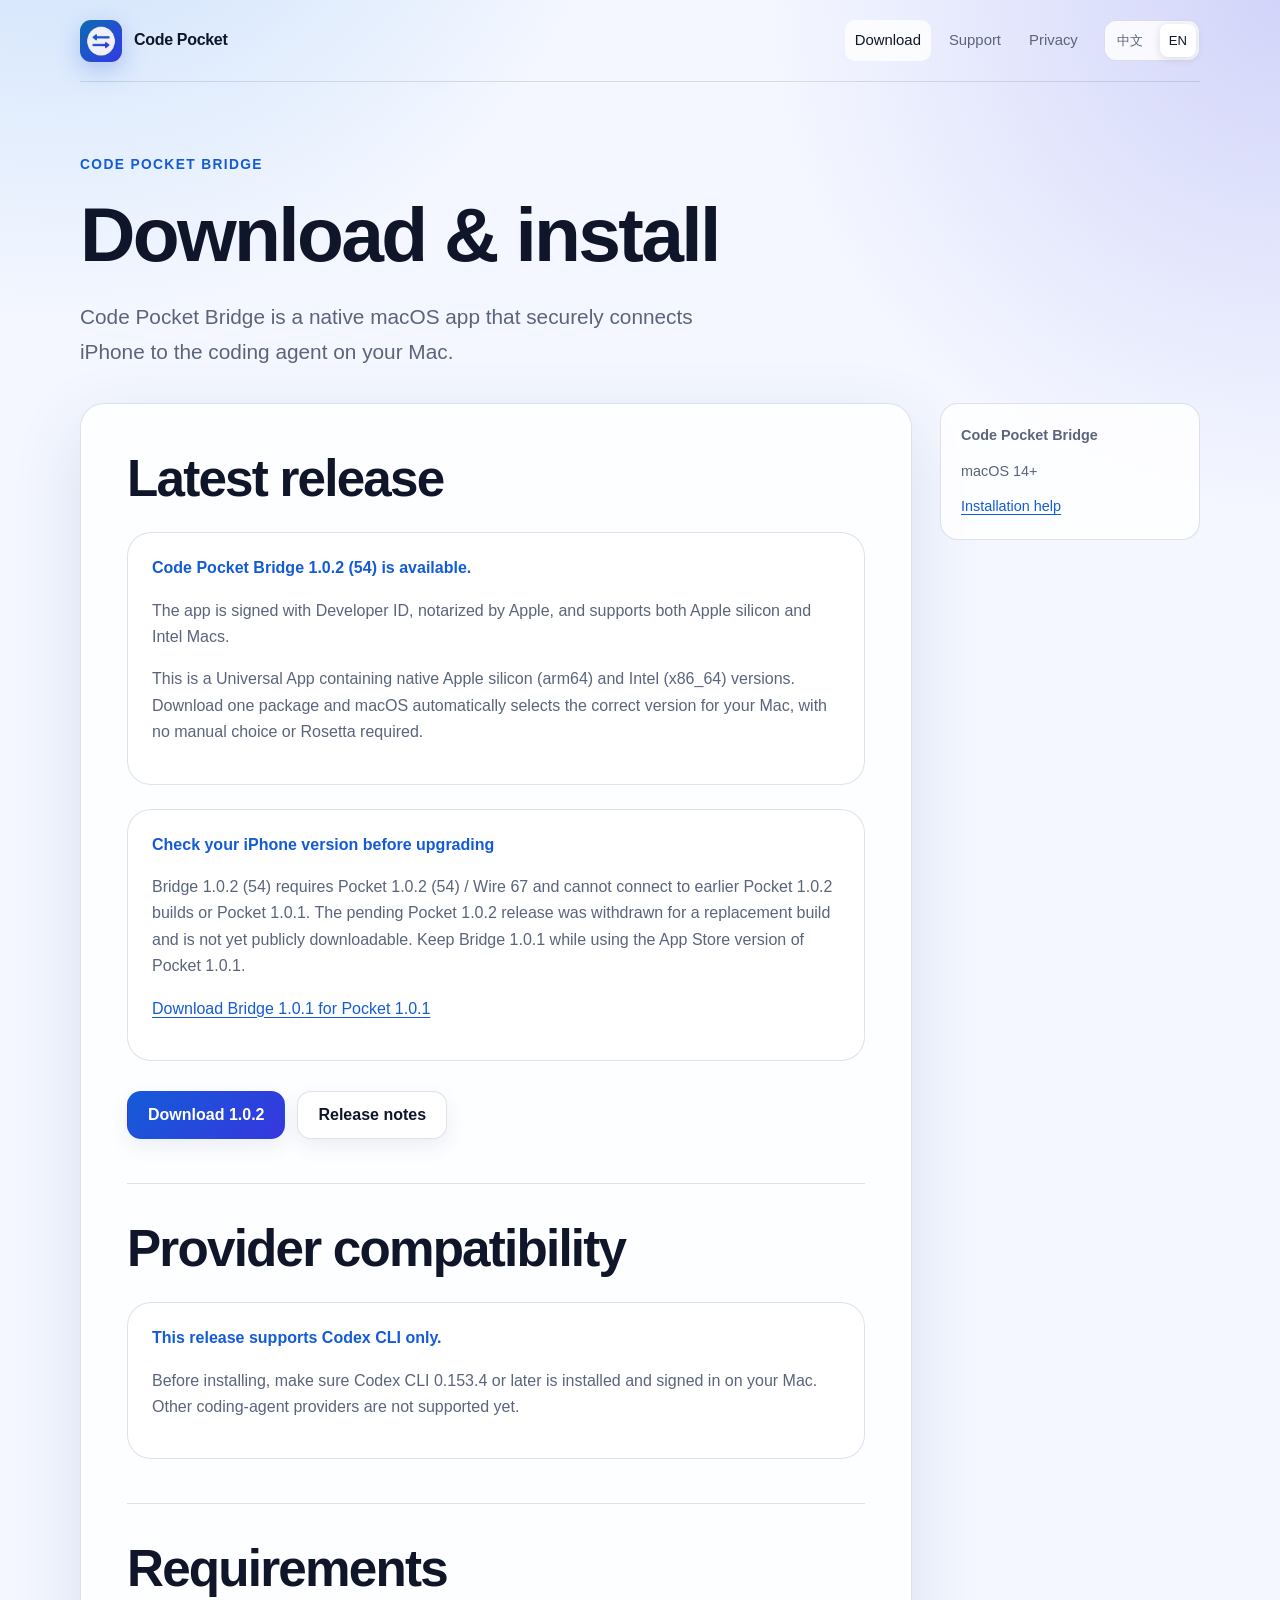
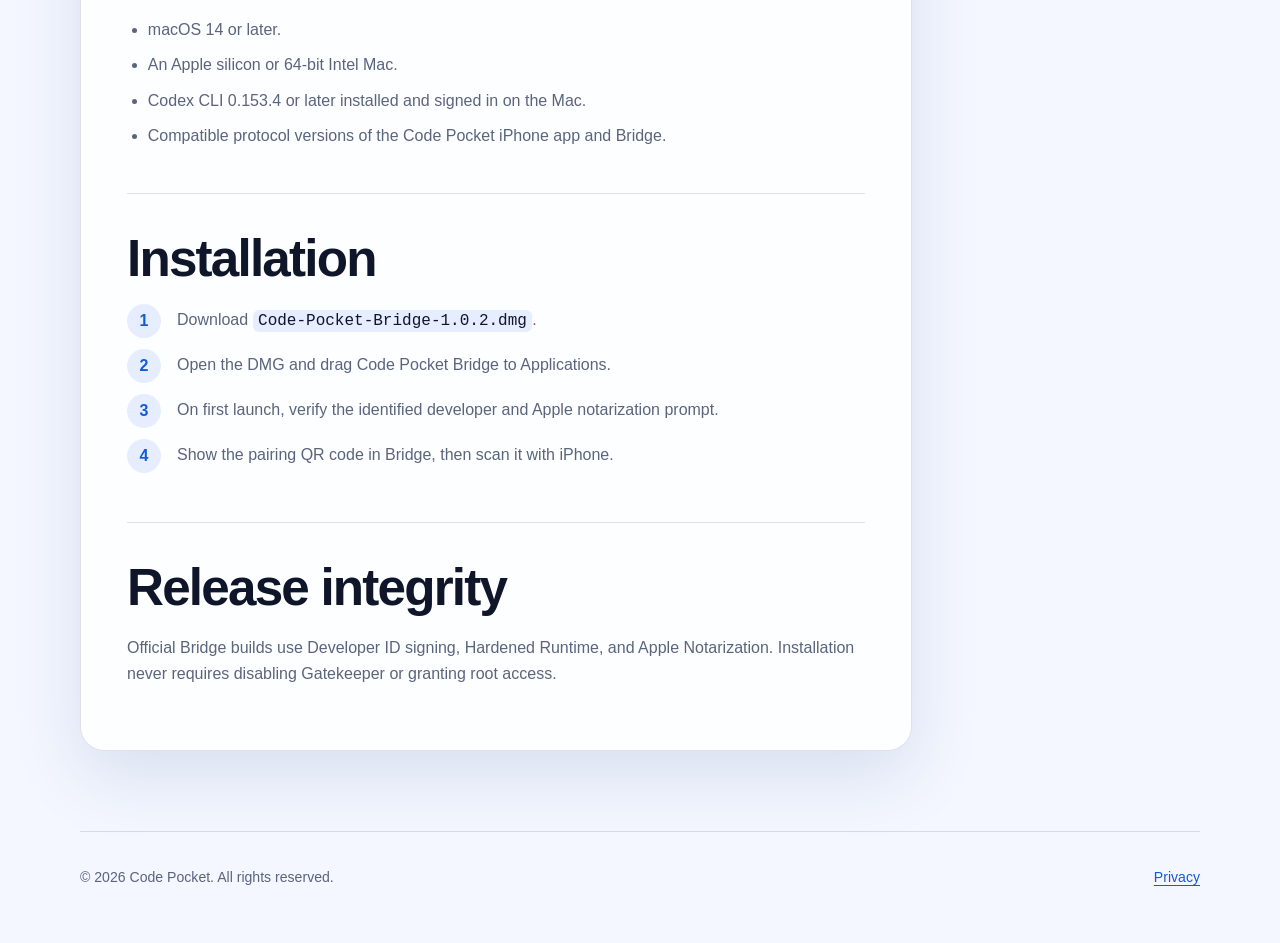
==== commit f0a1887e: "发布 Code Pocket Bridge 1.0.2 (54) 并更新兼容说明" ====
--- a/download.html
+++ b/download.html
@@ -32,7 +32,7 @@
     <section class="page-hero"><p class="eyebrow">Code Pocket Bridge</p><h1 data-lang="zh-Hans">下载与安装</h1><h1 data-lang="en">Download & install</h1><p class="lead" data-lang="zh-Hans">Code Pocket Bridge 是独立原生 macOS App，负责安全连接 iPhone 与你 Mac 上的编码智能体。</p><p class="lead" data-lang="en">Code Pocket Bridge is a native macOS app that securely connects iPhone to the coding agent on your Mac.</p></section>
     <div class="document">
       <article class="document-card">
-        <!-- mac-bridge-release:start --><section><h2 data-lang="zh-Hans">最新版本</h2><h2 data-lang="en">Latest release</h2><div class="notice"><strong data-lang="zh-Hans">Code Pocket Bridge 1.0.2（51）已发布。</strong><strong data-lang="en">Code Pocket Bridge 1.0.2 (51) is available.</strong><p data-lang="zh-Hans">安装包已经过 Developer ID 签名与 Apple 公证，支持 Apple Silicon 和 Intel Mac。</p><p data-lang="en">The app is signed with Developer ID, notarized by Apple, and supports both Apple silicon and Intel Macs.</p><p data-lang="zh-Hans">这是一个通用安装包（Universal App），同时包含 Apple Silicon（arm64）和 Intel（x86_64）原生版本。只需下载一次，macOS 会自动选择适合当前 Mac 的版本，无需手动判断芯片类型，也不需要 Rosetta。</p><p data-lang="en">This is a Universal App containing native Apple silicon (arm64) and Intel (x86_64) versions. Download one package and macOS automatically selects the correct version for your Mac, with no manual choice or Rosetta required.</p></div><div class="notice"><strong data-lang="zh-Hans">升级前请确认 iPhone 版本</strong><strong data-lang="en">Check your iPhone version before upgrading</strong><p data-lang="zh-Hans">Bridge 1.0.2（51）需要配套 Pocket 1.0.2，不能连接 Pocket 1.0.1。Pocket 1.0.2 正在准备 App Store 提交，尚未公开下载；仍使用商店 Pocket 1.0.1 的用户请保留 Bridge 1.0.1。</p><p data-lang="en">Bridge 1.0.2 (51) requires Pocket 1.0.2 and cannot connect to Pocket 1.0.1. Pocket 1.0.2 is being prepared for App Store submission and is not yet publicly downloadable. Keep Bridge 1.0.1 while using the App Store version of Pocket 1.0.1.</p><p><a href="https://github.com/hpp20260707/code-pocket/releases/download/bridge-v1.0.1/Code-Pocket-Bridge-1.0.1.dmg" data-lang="zh-Hans">下载 Bridge 1.0.1（配套 Pocket 1.0.1）</a><a href="https://github.com/hpp20260707/code-pocket/releases/download/bridge-v1.0.1/Code-Pocket-Bridge-1.0.1.dmg" data-lang="en">Download Bridge 1.0.1 for Pocket 1.0.1</a></p></div><div class="hero-actions"><a class="button primary" href="https://github.com/hpp20260707/code-pocket/releases/download/bridge-v1.0.2/Code-Pocket-Bridge-1.0.2.dmg"><span data-lang="zh-Hans">下载 1.0.2</span><span data-lang="en">Download 1.0.2</span></a><a class="button" href="https://github.com/hpp20260707/code-pocket/releases/tag/bridge-v1.0.2"><span data-lang="zh-Hans">查看版本说明</span><span data-lang="en">Release notes</span></a></div></section><!-- mac-bridge-release:end -->
+        <!-- mac-bridge-release:start --><section><h2 data-lang="zh-Hans">最新版本</h2><h2 data-lang="en">Latest release</h2><div class="notice"><strong data-lang="zh-Hans">Code Pocket Bridge 1.0.2（54）已发布。</strong><strong data-lang="en">Code Pocket Bridge 1.0.2 (54) is available.</strong><p data-lang="zh-Hans">安装包已经过 Developer ID 签名与 Apple 公证，支持 Apple Silicon 和 Intel Mac。</p><p data-lang="en">The app is signed with Developer ID, notarized by Apple, and supports both Apple silicon and Intel Macs.</p><p data-lang="zh-Hans">这是一个通用安装包（Universal App），同时包含 Apple Silicon（arm64）和 Intel（x86_64）原生版本。只需下载一次，macOS 会自动选择适合当前 Mac 的版本，无需手动判断芯片类型，也不需要 Rosetta。</p><p data-lang="en">This is a Universal App containing native Apple silicon (arm64) and Intel (x86_64) versions. Download one package and macOS automatically selects the correct version for your Mac, with no manual choice or Rosetta required.</p></div><div class="notice"><strong data-lang="zh-Hans">升级前请确认 iPhone 版本</strong><strong data-lang="en">Check your iPhone version before upgrading</strong><p data-lang="zh-Hans">Bridge 1.0.2（54）需要配套 Pocket 1.0.2（54）/ Wire 67，不能连接较早的 Pocket 1.0.2 构建或 Pocket 1.0.1。Pocket 1.0.2 已撤回待发布版本以更换构建，尚未公开下载；仍使用商店 Pocket 1.0.1 的用户请保留 Bridge 1.0.1。</p><p data-lang="en">Bridge 1.0.2 (54) requires Pocket 1.0.2 (54) / Wire 67 and cannot connect to earlier Pocket 1.0.2 builds or Pocket 1.0.1. The pending Pocket 1.0.2 release was withdrawn for a replacement build and is not yet publicly downloadable. Keep Bridge 1.0.1 while using the App Store version of Pocket 1.0.1.</p><p><a href="https://github.com/hpp20260707/code-pocket/releases/download/bridge-v1.0.1/Code-Pocket-Bridge-1.0.1.dmg" data-lang="zh-Hans">下载 Bridge 1.0.1（配套 Pocket 1.0.1）</a><a href="https://github.com/hpp20260707/code-pocket/releases/download/bridge-v1.0.1/Code-Pocket-Bridge-1.0.1.dmg" data-lang="en">Download Bridge 1.0.1 for Pocket 1.0.1</a></p></div><div class="hero-actions"><a class="button primary" href="https://github.com/hpp20260707/code-pocket/releases/download/bridge-v1.0.2/Code-Pocket-Bridge-1.0.2.dmg"><span data-lang="zh-Hans">下载 1.0.2</span><span data-lang="en">Download 1.0.2</span></a><a class="button" href="https://github.com/hpp20260707/code-pocket/releases/tag/bridge-v1.0.2"><span data-lang="zh-Hans">查看版本说明</span><span data-lang="en">Release notes</span></a></div></section><!-- mac-bridge-release:end -->
         <section><h2 data-lang="zh-Hans">Provider 兼容性</h2><h2 data-lang="en">Provider compatibility</h2><div class="notice"><strong data-lang="zh-Hans">当前版本仅支持 Codex CLI。</strong><strong data-lang="en">This release supports Codex CLI only.</strong><p data-lang="zh-Hans">安装前，请确认 Mac 已安装并登录 Codex CLI 0.153.4 或更高版本。其他编码智能体 Provider 暂不支持。</p><p data-lang="en">Before installing, make sure Codex CLI 0.153.4 or later is installed and signed in on your Mac. Other coding-agent providers are not supported yet.</p></div></section>
         <section><h2 data-lang="zh-Hans">系统要求</h2><h2 data-lang="en">Requirements</h2><ul><li data-lang="zh-Hans">macOS 14 或更高版本。</li><li data-lang="en">macOS 14 or later.</li><li data-lang="zh-Hans">Apple Silicon 或 64 位 Intel Mac。</li><li data-lang="en">An Apple silicon or 64-bit Intel Mac.</li><li data-lang="zh-Hans">Mac 上已安装并登录 Codex CLI 0.153.4 或更高版本。</li><li data-lang="en">Codex CLI 0.153.4 or later installed and signed in on the Mac.</li><li data-lang="zh-Hans">Code Pocket iPhone App 与 Bridge 使用兼容的协议版本。</li><li data-lang="en">Compatible protocol versions of the Code Pocket iPhone app and Bridge.</li></ul></section>
         <!-- mac-bridge-install:start --><section><h2 data-lang="zh-Hans">安装流程</h2><h2 data-lang="en">Installation</h2><ol class="steps"><li data-lang="zh-Hans">下载 <code>Code-Pocket-Bridge-1.0.2.dmg</code>。</li><li data-lang="en">Download <code>Code-Pocket-Bridge-1.0.2.dmg</code>.</li><li data-lang="zh-Hans">打开 DMG，将 Code Pocket Bridge 拖入“应用程序”。</li><li data-lang="en">Open the DMG and drag Code Pocket Bridge to Applications.</li><li data-lang="zh-Hans">首次打开时确认开发者与 Apple 公证信息。</li><li data-lang="en">On first launch, verify the identified developer and Apple notarization prompt.</li><li data-lang="zh-Hans">在 Bridge 中显示配对二维码，再使用 iPhone 扫描。</li><li data-lang="en">Show the pairing QR code in Bridge, then scan it with iPhone.</li></ol></section><!-- mac-bridge-install:end -->
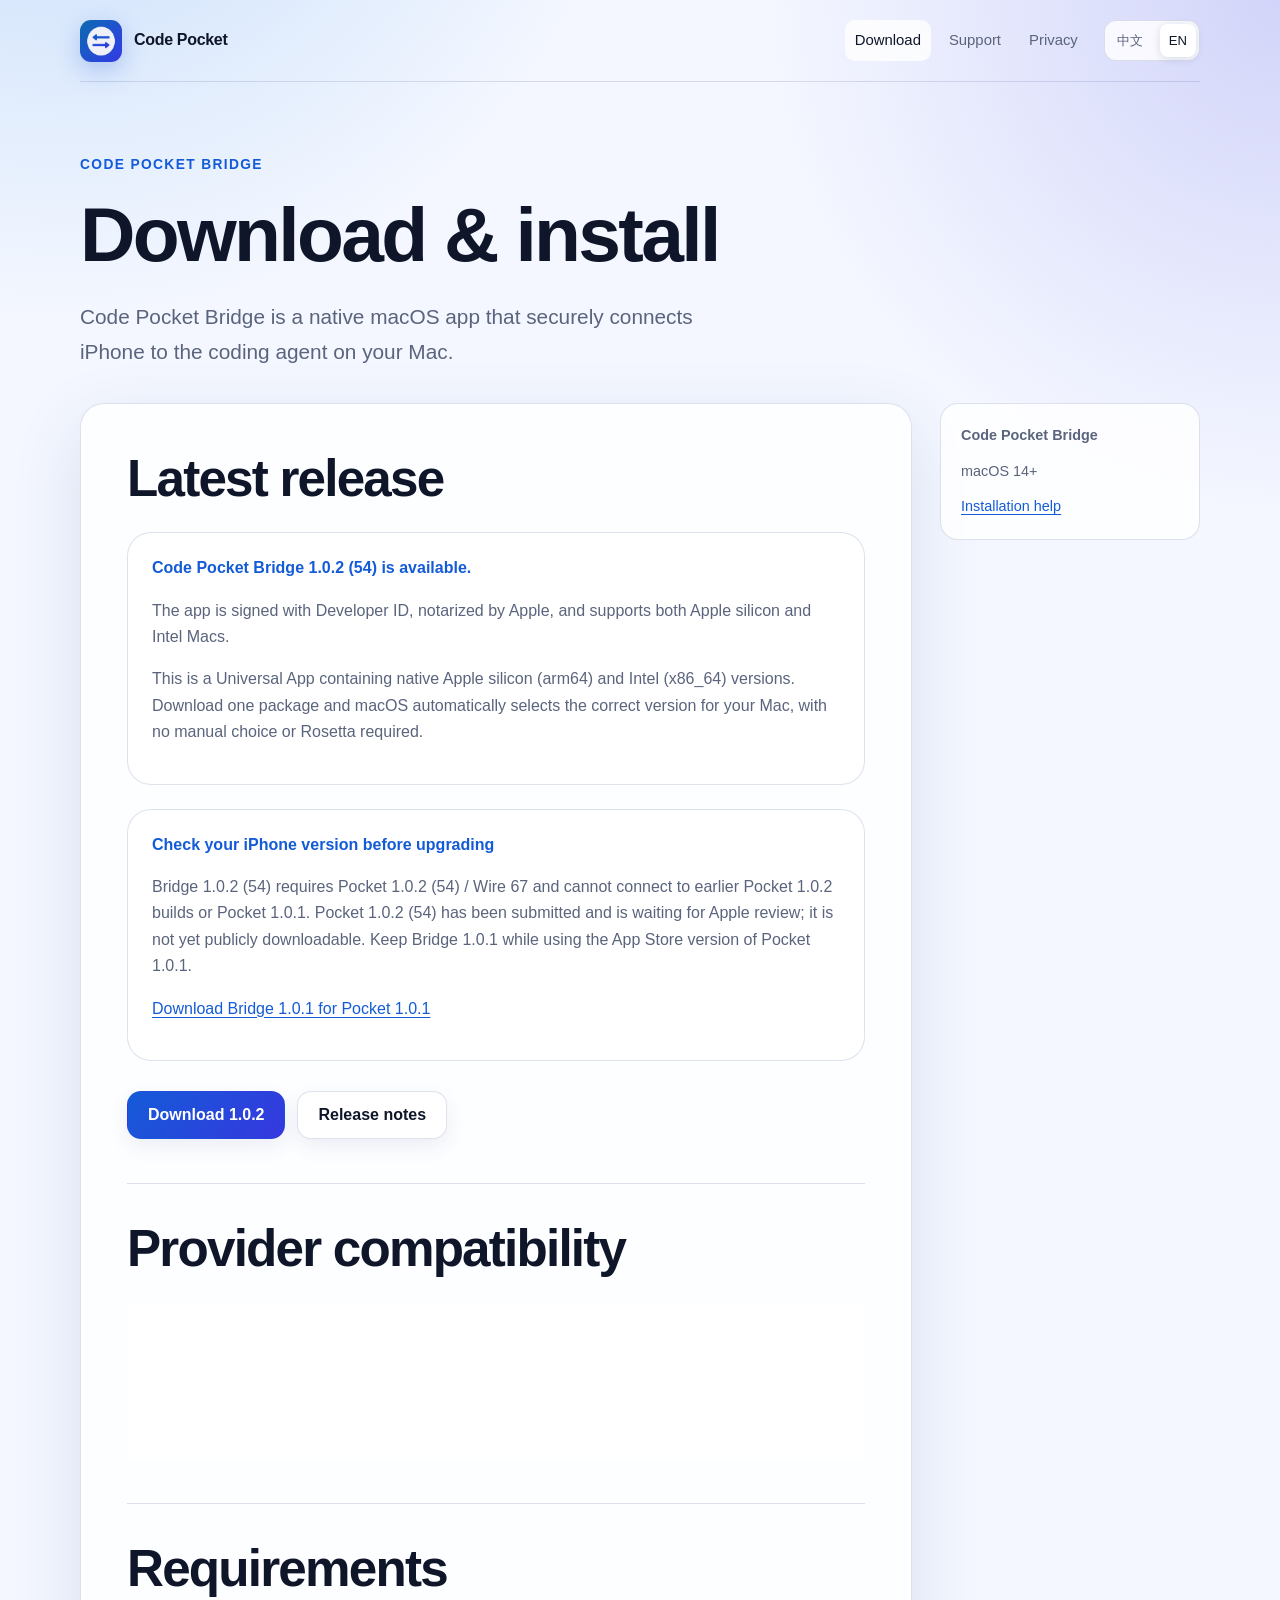
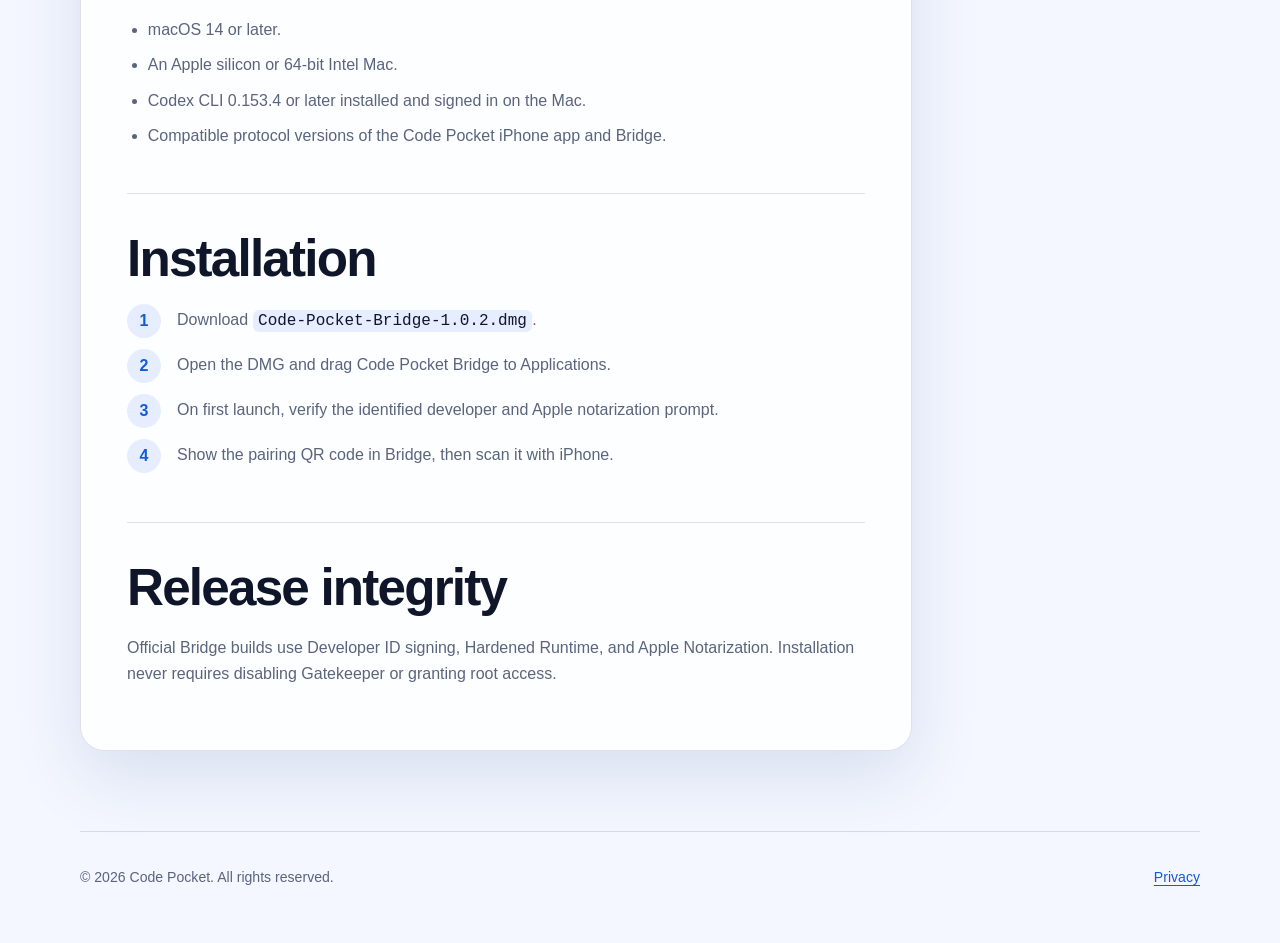
==== commit 87e320d4: "同步 Pocket 1.0.2 (54) 等待审核状态" ====
--- a/download.html
+++ b/download.html
@@ -32,7 +32,7 @@
     <section class="page-hero"><p class="eyebrow">Code Pocket Bridge</p><h1 data-lang="zh-Hans">下载与安装</h1><h1 data-lang="en">Download & install</h1><p class="lead" data-lang="zh-Hans">Code Pocket Bridge 是独立原生 macOS App，负责安全连接 iPhone 与你 Mac 上的编码智能体。</p><p class="lead" data-lang="en">Code Pocket Bridge is a native macOS app that securely connects iPhone to the coding agent on your Mac.</p></section>
     <div class="document">
       <article class="document-card">
-        <!-- mac-bridge-release:start --><section><h2 data-lang="zh-Hans">最新版本</h2><h2 data-lang="en">Latest release</h2><div class="notice"><strong data-lang="zh-Hans">Code Pocket Bridge 1.0.2（54）已发布。</strong><strong data-lang="en">Code Pocket Bridge 1.0.2 (54) is available.</strong><p data-lang="zh-Hans">安装包已经过 Developer ID 签名与 Apple 公证，支持 Apple Silicon 和 Intel Mac。</p><p data-lang="en">The app is signed with Developer ID, notarized by Apple, and supports both Apple silicon and Intel Macs.</p><p data-lang="zh-Hans">这是一个通用安装包（Universal App），同时包含 Apple Silicon（arm64）和 Intel（x86_64）原生版本。只需下载一次，macOS 会自动选择适合当前 Mac 的版本，无需手动判断芯片类型，也不需要 Rosetta。</p><p data-lang="en">This is a Universal App containing native Apple silicon (arm64) and Intel (x86_64) versions. Download one package and macOS automatically selects the correct version for your Mac, with no manual choice or Rosetta required.</p></div><div class="notice"><strong data-lang="zh-Hans">升级前请确认 iPhone 版本</strong><strong data-lang="en">Check your iPhone version before upgrading</strong><p data-lang="zh-Hans">Bridge 1.0.2（54）需要配套 Pocket 1.0.2（54）/ Wire 67，不能连接较早的 Pocket 1.0.2 构建或 Pocket 1.0.1。Pocket 1.0.2 已撤回待发布版本以更换构建，尚未公开下载；仍使用商店 Pocket 1.0.1 的用户请保留 Bridge 1.0.1。</p><p data-lang="en">Bridge 1.0.2 (54) requires Pocket 1.0.2 (54) / Wire 67 and cannot connect to earlier Pocket 1.0.2 builds or Pocket 1.0.1. The pending Pocket 1.0.2 release was withdrawn for a replacement build and is not yet publicly downloadable. Keep Bridge 1.0.1 while using the App Store version of Pocket 1.0.1.</p><p><a href="https://github.com/hpp20260707/code-pocket/releases/download/bridge-v1.0.1/Code-Pocket-Bridge-1.0.1.dmg" data-lang="zh-Hans">下载 Bridge 1.0.1（配套 Pocket 1.0.1）</a><a href="https://github.com/hpp20260707/code-pocket/releases/download/bridge-v1.0.1/Code-Pocket-Bridge-1.0.1.dmg" data-lang="en">Download Bridge 1.0.1 for Pocket 1.0.1</a></p></div><div class="hero-actions"><a class="button primary" href="https://github.com/hpp20260707/code-pocket/releases/download/bridge-v1.0.2/Code-Pocket-Bridge-1.0.2.dmg"><span data-lang="zh-Hans">下载 1.0.2</span><span data-lang="en">Download 1.0.2</span></a><a class="button" href="https://github.com/hpp20260707/code-pocket/releases/tag/bridge-v1.0.2"><span data-lang="zh-Hans">查看版本说明</span><span data-lang="en">Release notes</span></a></div></section><!-- mac-bridge-release:end -->
+        <!-- mac-bridge-release:start --><section><h2 data-lang="zh-Hans">最新版本</h2><h2 data-lang="en">Latest release</h2><div class="notice"><strong data-lang="zh-Hans">Code Pocket Bridge 1.0.2（54）已发布。</strong><strong data-lang="en">Code Pocket Bridge 1.0.2 (54) is available.</strong><p data-lang="zh-Hans">安装包已经过 Developer ID 签名与 Apple 公证，支持 Apple Silicon 和 Intel Mac。</p><p data-lang="en">The app is signed with Developer ID, notarized by Apple, and supports both Apple silicon and Intel Macs.</p><p data-lang="zh-Hans">这是一个通用安装包（Universal App），同时包含 Apple Silicon（arm64）和 Intel（x86_64）原生版本。只需下载一次，macOS 会自动选择适合当前 Mac 的版本，无需手动判断芯片类型，也不需要 Rosetta。</p><p data-lang="en">This is a Universal App containing native Apple silicon (arm64) and Intel (x86_64) versions. Download one package and macOS automatically selects the correct version for your Mac, with no manual choice or Rosetta required.</p></div><div class="notice"><strong data-lang="zh-Hans">升级前请确认 iPhone 版本</strong><strong data-lang="en">Check your iPhone version before upgrading</strong><p data-lang="zh-Hans">Bridge 1.0.2（54）需要配套 Pocket 1.0.2（54）/ Wire 67，不能连接较早的 Pocket 1.0.2 构建或 Pocket 1.0.1。Pocket 1.0.2（54）已提交，目前正在等待 Apple 审核，尚未公开下载；仍使用商店 Pocket 1.0.1 的用户请保留 Bridge 1.0.1。</p><p data-lang="en">Bridge 1.0.2 (54) requires Pocket 1.0.2 (54) / Wire 67 and cannot connect to earlier Pocket 1.0.2 builds or Pocket 1.0.1. Pocket 1.0.2 (54) has been submitted and is waiting for Apple review; it is not yet publicly downloadable. Keep Bridge 1.0.1 while using the App Store version of Pocket 1.0.1.</p><p><a href="https://github.com/hpp20260707/code-pocket/releases/download/bridge-v1.0.1/Code-Pocket-Bridge-1.0.1.dmg" data-lang="zh-Hans">下载 Bridge 1.0.1（配套 Pocket 1.0.1）</a><a href="https://github.com/hpp20260707/code-pocket/releases/download/bridge-v1.0.1/Code-Pocket-Bridge-1.0.1.dmg" data-lang="en">Download Bridge 1.0.1 for Pocket 1.0.1</a></p></div><div class="hero-actions"><a class="button primary" href="https://github.com/hpp20260707/code-pocket/releases/download/bridge-v1.0.2/Code-Pocket-Bridge-1.0.2.dmg"><span data-lang="zh-Hans">下载 1.0.2</span><span data-lang="en">Download 1.0.2</span></a><a class="button" href="https://github.com/hpp20260707/code-pocket/releases/tag/bridge-v1.0.2"><span data-lang="zh-Hans">查看版本说明</span><span data-lang="en">Release notes</span></a></div></section><!-- mac-bridge-release:end -->
         <section><h2 data-lang="zh-Hans">Provider 兼容性</h2><h2 data-lang="en">Provider compatibility</h2><div class="notice"><strong data-lang="zh-Hans">当前版本仅支持 Codex CLI。</strong><strong data-lang="en">This release supports Codex CLI only.</strong><p data-lang="zh-Hans">安装前，请确认 Mac 已安装并登录 Codex CLI 0.153.4 或更高版本。其他编码智能体 Provider 暂不支持。</p><p data-lang="en">Before installing, make sure Codex CLI 0.153.4 or later is installed and signed in on your Mac. Other coding-agent providers are not supported yet.</p></div></section>
         <section><h2 data-lang="zh-Hans">系统要求</h2><h2 data-lang="en">Requirements</h2><ul><li data-lang="zh-Hans">macOS 14 或更高版本。</li><li data-lang="en">macOS 14 or later.</li><li data-lang="zh-Hans">Apple Silicon 或 64 位 Intel Mac。</li><li data-lang="en">An Apple silicon or 64-bit Intel Mac.</li><li data-lang="zh-Hans">Mac 上已安装并登录 Codex CLI 0.153.4 或更高版本。</li><li data-lang="en">Codex CLI 0.153.4 or later installed and signed in on the Mac.</li><li data-lang="zh-Hans">Code Pocket iPhone App 与 Bridge 使用兼容的协议版本。</li><li data-lang="en">Compatible protocol versions of the Code Pocket iPhone app and Bridge.</li></ul></section>
         <!-- mac-bridge-install:start --><section><h2 data-lang="zh-Hans">安装流程</h2><h2 data-lang="en">Installation</h2><ol class="steps"><li data-lang="zh-Hans">下载 <code>Code-Pocket-Bridge-1.0.2.dmg</code>。</li><li data-lang="en">Download <code>Code-Pocket-Bridge-1.0.2.dmg</code>.</li><li data-lang="zh-Hans">打开 DMG，将 Code Pocket Bridge 拖入“应用程序”。</li><li data-lang="en">Open the DMG and drag Code Pocket Bridge to Applications.</li><li data-lang="zh-Hans">首次打开时确认开发者与 Apple 公证信息。</li><li data-lang="en">On first launch, verify the identified developer and Apple notarization prompt.</li><li data-lang="zh-Hans">在 Bridge 中显示配对二维码，再使用 iPhone 扫描。</li><li data-lang="en">Show the pairing QR code in Bridge, then scan it with iPhone.</li></ol></section><!-- mac-bridge-install:end -->
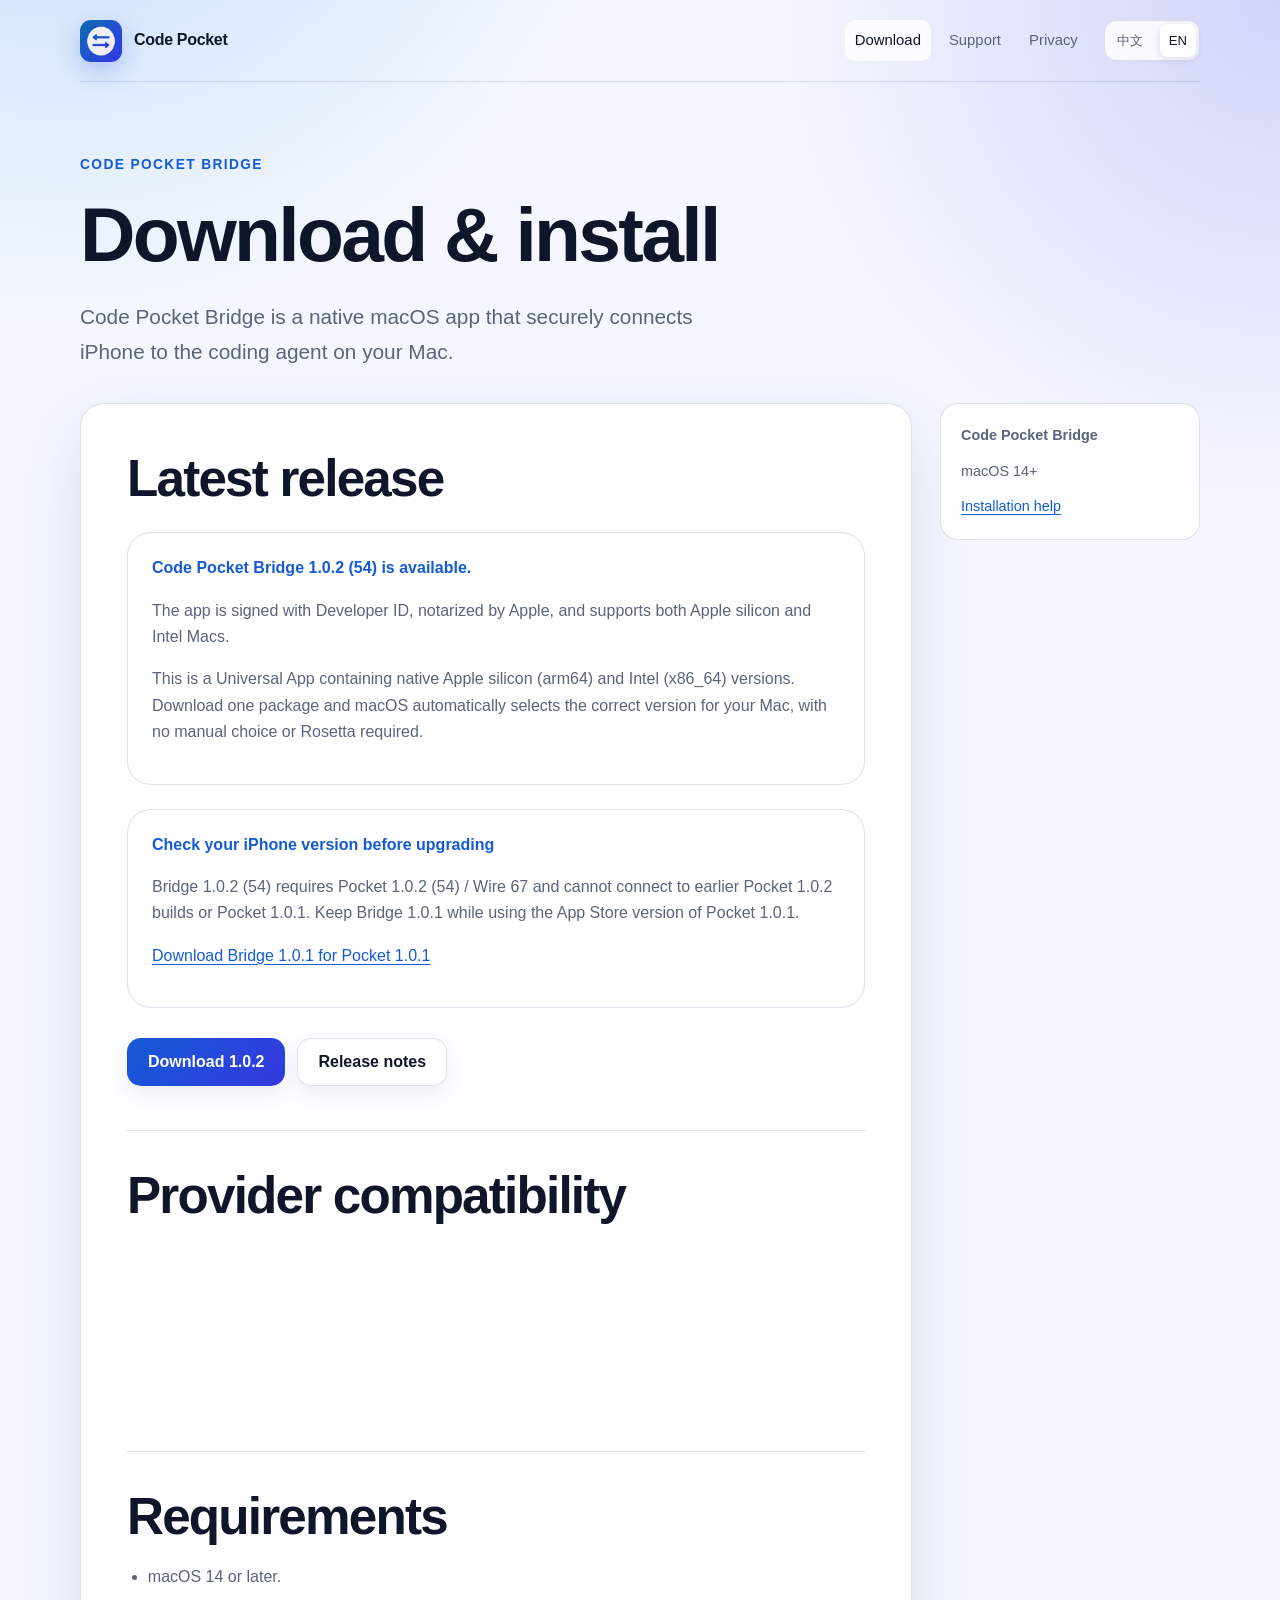
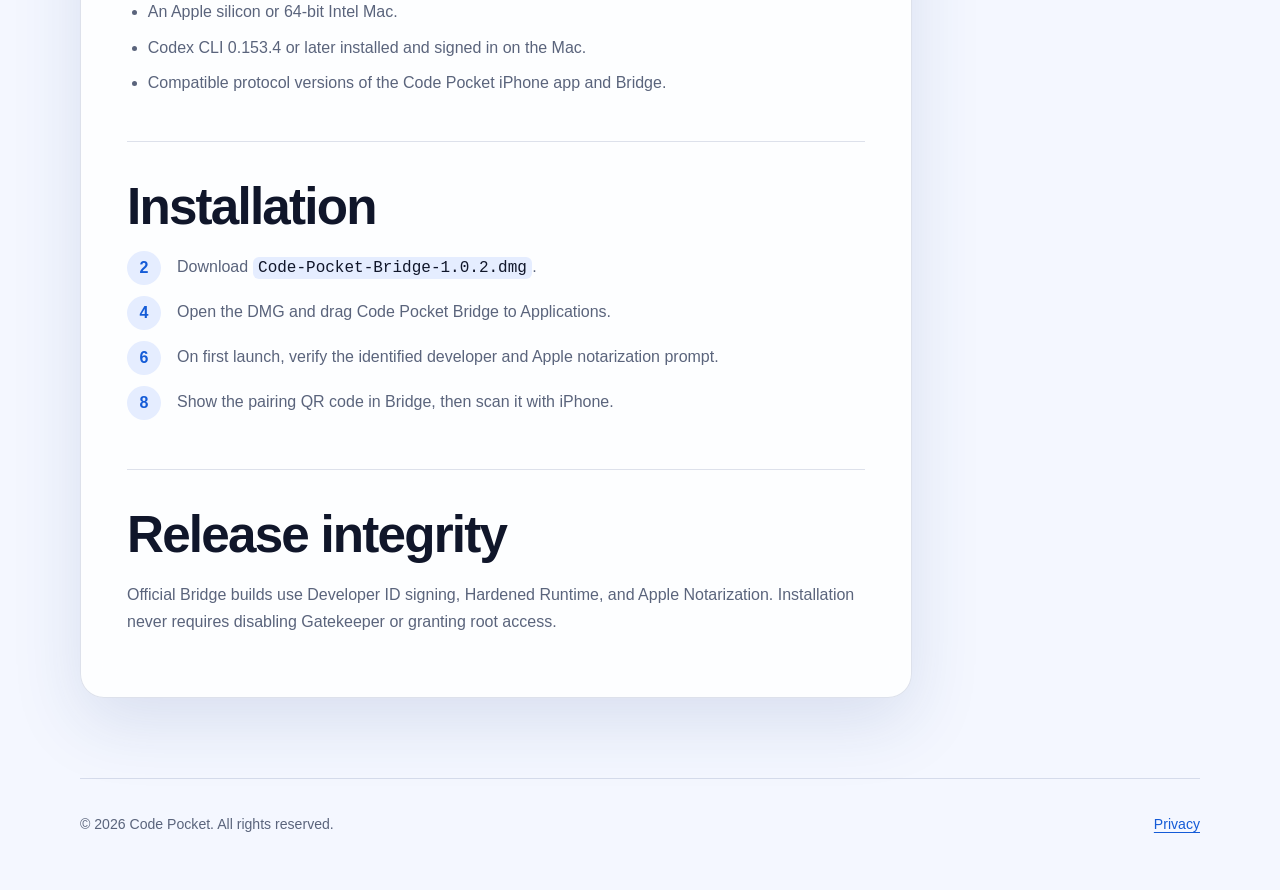
==== commit 93ab8df4: "移除公开页面中的审核进度描述" ====
--- a/download.html
+++ b/download.html
@@ -32,7 +32,7 @@
     <section class="page-hero"><p class="eyebrow">Code Pocket Bridge</p><h1 data-lang="zh-Hans">下载与安装</h1><h1 data-lang="en">Download & install</h1><p class="lead" data-lang="zh-Hans">Code Pocket Bridge 是独立原生 macOS App，负责安全连接 iPhone 与你 Mac 上的编码智能体。</p><p class="lead" data-lang="en">Code Pocket Bridge is a native macOS app that securely connects iPhone to the coding agent on your Mac.</p></section>
     <div class="document">
       <article class="document-card">
-        <!-- mac-bridge-release:start --><section><h2 data-lang="zh-Hans">最新版本</h2><h2 data-lang="en">Latest release</h2><div class="notice"><strong data-lang="zh-Hans">Code Pocket Bridge 1.0.2（54）已发布。</strong><strong data-lang="en">Code Pocket Bridge 1.0.2 (54) is available.</strong><p data-lang="zh-Hans">安装包已经过 Developer ID 签名与 Apple 公证，支持 Apple Silicon 和 Intel Mac。</p><p data-lang="en">The app is signed with Developer ID, notarized by Apple, and supports both Apple silicon and Intel Macs.</p><p data-lang="zh-Hans">这是一个通用安装包（Universal App），同时包含 Apple Silicon（arm64）和 Intel（x86_64）原生版本。只需下载一次，macOS 会自动选择适合当前 Mac 的版本，无需手动判断芯片类型，也不需要 Rosetta。</p><p data-lang="en">This is a Universal App containing native Apple silicon (arm64) and Intel (x86_64) versions. Download one package and macOS automatically selects the correct version for your Mac, with no manual choice or Rosetta required.</p></div><div class="notice"><strong data-lang="zh-Hans">升级前请确认 iPhone 版本</strong><strong data-lang="en">Check your iPhone version before upgrading</strong><p data-lang="zh-Hans">Bridge 1.0.2（54）需要配套 Pocket 1.0.2（54）/ Wire 67，不能连接较早的 Pocket 1.0.2 构建或 Pocket 1.0.1。Pocket 1.0.2（54）已提交，目前正在等待 Apple 审核，尚未公开下载；仍使用商店 Pocket 1.0.1 的用户请保留 Bridge 1.0.1。</p><p data-lang="en">Bridge 1.0.2 (54) requires Pocket 1.0.2 (54) / Wire 67 and cannot connect to earlier Pocket 1.0.2 builds or Pocket 1.0.1. Pocket 1.0.2 (54) has been submitted and is waiting for Apple review; it is not yet publicly downloadable. Keep Bridge 1.0.1 while using the App Store version of Pocket 1.0.1.</p><p><a href="https://github.com/hpp20260707/code-pocket/releases/download/bridge-v1.0.1/Code-Pocket-Bridge-1.0.1.dmg" data-lang="zh-Hans">下载 Bridge 1.0.1（配套 Pocket 1.0.1）</a><a href="https://github.com/hpp20260707/code-pocket/releases/download/bridge-v1.0.1/Code-Pocket-Bridge-1.0.1.dmg" data-lang="en">Download Bridge 1.0.1 for Pocket 1.0.1</a></p></div><div class="hero-actions"><a class="button primary" href="https://github.com/hpp20260707/code-pocket/releases/download/bridge-v1.0.2/Code-Pocket-Bridge-1.0.2.dmg"><span data-lang="zh-Hans">下载 1.0.2</span><span data-lang="en">Download 1.0.2</span></a><a class="button" href="https://github.com/hpp20260707/code-pocket/releases/tag/bridge-v1.0.2"><span data-lang="zh-Hans">查看版本说明</span><span data-lang="en">Release notes</span></a></div></section><!-- mac-bridge-release:end -->
+        <!-- mac-bridge-release:start --><section><h2 data-lang="zh-Hans">最新版本</h2><h2 data-lang="en">Latest release</h2><div class="notice"><strong data-lang="zh-Hans">Code Pocket Bridge 1.0.2（54）已发布。</strong><strong data-lang="en">Code Pocket Bridge 1.0.2 (54) is available.</strong><p data-lang="zh-Hans">安装包已经过 Developer ID 签名与 Apple 公证，支持 Apple Silicon 和 Intel Mac。</p><p data-lang="en">The app is signed with Developer ID, notarized by Apple, and supports both Apple silicon and Intel Macs.</p><p data-lang="zh-Hans">这是一个通用安装包（Universal App），同时包含 Apple Silicon（arm64）和 Intel（x86_64）原生版本。只需下载一次，macOS 会自动选择适合当前 Mac 的版本，无需手动判断芯片类型，也不需要 Rosetta。</p><p data-lang="en">This is a Universal App containing native Apple silicon (arm64) and Intel (x86_64) versions. Download one package and macOS automatically selects the correct version for your Mac, with no manual choice or Rosetta required.</p></div><div class="notice"><strong data-lang="zh-Hans">升级前请确认 iPhone 版本</strong><strong data-lang="en">Check your iPhone version before upgrading</strong><p data-lang="zh-Hans">Bridge 1.0.2（54）需要配套 Pocket 1.0.2（54）/ Wire 67，不能连接较早的 Pocket 1.0.2 构建或 Pocket 1.0.1。仍使用商店 Pocket 1.0.1 的用户请保留 Bridge 1.0.1。</p><p data-lang="en">Bridge 1.0.2 (54) requires Pocket 1.0.2 (54) / Wire 67 and cannot connect to earlier Pocket 1.0.2 builds or Pocket 1.0.1. Keep Bridge 1.0.1 while using the App Store version of Pocket 1.0.1.</p><p><a href="https://github.com/hpp20260707/code-pocket/releases/download/bridge-v1.0.1/Code-Pocket-Bridge-1.0.1.dmg" data-lang="zh-Hans">下载 Bridge 1.0.1（配套 Pocket 1.0.1）</a><a href="https://github.com/hpp20260707/code-pocket/releases/download/bridge-v1.0.1/Code-Pocket-Bridge-1.0.1.dmg" data-lang="en">Download Bridge 1.0.1 for Pocket 1.0.1</a></p></div><div class="hero-actions"><a class="button primary" href="https://github.com/hpp20260707/code-pocket/releases/download/bridge-v1.0.2/Code-Pocket-Bridge-1.0.2.dmg"><span data-lang="zh-Hans">下载 1.0.2</span><span data-lang="en">Download 1.0.2</span></a><a class="button" href="https://github.com/hpp20260707/code-pocket/releases/tag/bridge-v1.0.2"><span data-lang="zh-Hans">查看版本说明</span><span data-lang="en">Release notes</span></a></div></section><!-- mac-bridge-release:end -->
         <section><h2 data-lang="zh-Hans">Provider 兼容性</h2><h2 data-lang="en">Provider compatibility</h2><div class="notice"><strong data-lang="zh-Hans">当前版本仅支持 Codex CLI。</strong><strong data-lang="en">This release supports Codex CLI only.</strong><p data-lang="zh-Hans">安装前，请确认 Mac 已安装并登录 Codex CLI 0.153.4 或更高版本。其他编码智能体 Provider 暂不支持。</p><p data-lang="en">Before installing, make sure Codex CLI 0.153.4 or later is installed and signed in on your Mac. Other coding-agent providers are not supported yet.</p></div></section>
         <section><h2 data-lang="zh-Hans">系统要求</h2><h2 data-lang="en">Requirements</h2><ul><li data-lang="zh-Hans">macOS 14 或更高版本。</li><li data-lang="en">macOS 14 or later.</li><li data-lang="zh-Hans">Apple Silicon 或 64 位 Intel Mac。</li><li data-lang="en">An Apple silicon or 64-bit Intel Mac.</li><li data-lang="zh-Hans">Mac 上已安装并登录 Codex CLI 0.153.4 或更高版本。</li><li data-lang="en">Codex CLI 0.153.4 or later installed and signed in on the Mac.</li><li data-lang="zh-Hans">Code Pocket iPhone App 与 Bridge 使用兼容的协议版本。</li><li data-lang="en">Compatible protocol versions of the Code Pocket iPhone app and Bridge.</li></ul></section>
         <!-- mac-bridge-install:start --><section><h2 data-lang="zh-Hans">安装流程</h2><h2 data-lang="en">Installation</h2><ol class="steps"><li data-lang="zh-Hans">下载 <code>Code-Pocket-Bridge-1.0.2.dmg</code>。</li><li data-lang="en">Download <code>Code-Pocket-Bridge-1.0.2.dmg</code>.</li><li data-lang="zh-Hans">打开 DMG，将 Code Pocket Bridge 拖入“应用程序”。</li><li data-lang="en">Open the DMG and drag Code Pocket Bridge to Applications.</li><li data-lang="zh-Hans">首次打开时确认开发者与 Apple 公证信息。</li><li data-lang="en">On first launch, verify the identified developer and Apple notarization prompt.</li><li data-lang="zh-Hans">在 Bridge 中显示配对二维码，再使用 iPhone 扫描。</li><li data-lang="en">Show the pairing QR code in Bridge, then scan it with iPhone.</li></ol></section><!-- mac-bridge-install:end -->
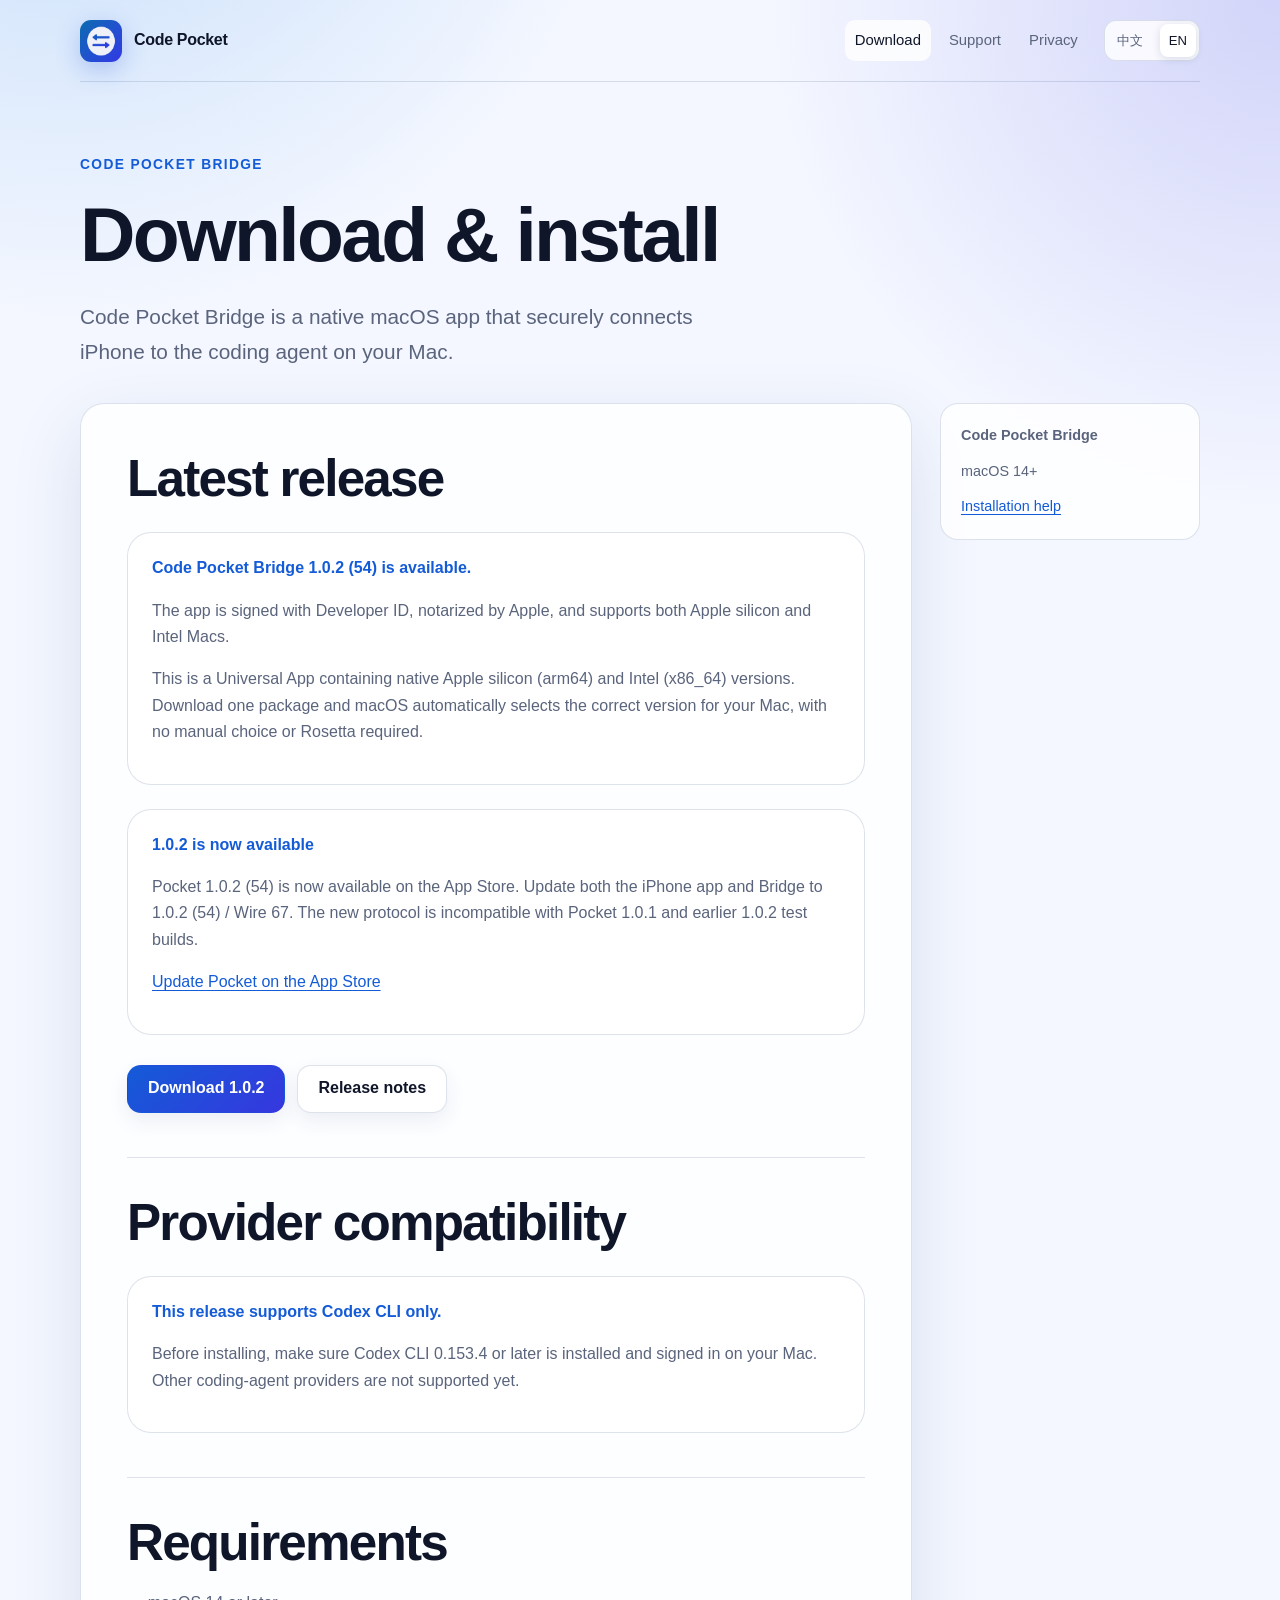
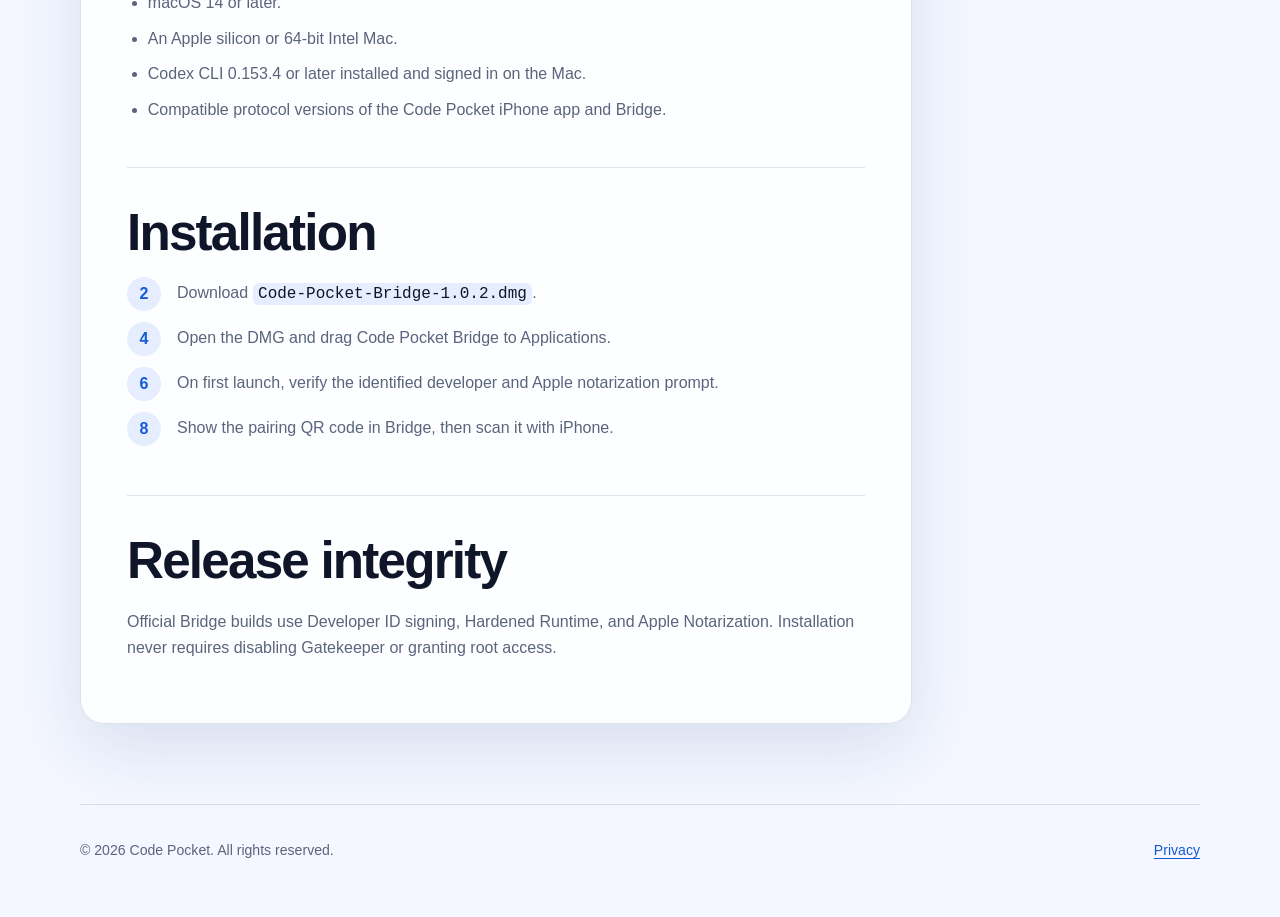
==== commit e234c5cb: "同步 Pocket 1.0.2 正式上架与双端升级说明" ====
--- a/download.html
+++ b/download.html
@@ -32,7 +32,7 @@
     <section class="page-hero"><p class="eyebrow">Code Pocket Bridge</p><h1 data-lang="zh-Hans">下载与安装</h1><h1 data-lang="en">Download & install</h1><p class="lead" data-lang="zh-Hans">Code Pocket Bridge 是独立原生 macOS App，负责安全连接 iPhone 与你 Mac 上的编码智能体。</p><p class="lead" data-lang="en">Code Pocket Bridge is a native macOS app that securely connects iPhone to the coding agent on your Mac.</p></section>
     <div class="document">
       <article class="document-card">
-        <!-- mac-bridge-release:start --><section><h2 data-lang="zh-Hans">最新版本</h2><h2 data-lang="en">Latest release</h2><div class="notice"><strong data-lang="zh-Hans">Code Pocket Bridge 1.0.2（54）已发布。</strong><strong data-lang="en">Code Pocket Bridge 1.0.2 (54) is available.</strong><p data-lang="zh-Hans">安装包已经过 Developer ID 签名与 Apple 公证，支持 Apple Silicon 和 Intel Mac。</p><p data-lang="en">The app is signed with Developer ID, notarized by Apple, and supports both Apple silicon and Intel Macs.</p><p data-lang="zh-Hans">这是一个通用安装包（Universal App），同时包含 Apple Silicon（arm64）和 Intel（x86_64）原生版本。只需下载一次，macOS 会自动选择适合当前 Mac 的版本，无需手动判断芯片类型，也不需要 Rosetta。</p><p data-lang="en">This is a Universal App containing native Apple silicon (arm64) and Intel (x86_64) versions. Download one package and macOS automatically selects the correct version for your Mac, with no manual choice or Rosetta required.</p></div><div class="notice"><strong data-lang="zh-Hans">升级前请确认 iPhone 版本</strong><strong data-lang="en">Check your iPhone version before upgrading</strong><p data-lang="zh-Hans">Bridge 1.0.2（54）需要配套 Pocket 1.0.2（54）/ Wire 67，不能连接较早的 Pocket 1.0.2 构建或 Pocket 1.0.1。仍使用商店 Pocket 1.0.1 的用户请保留 Bridge 1.0.1。</p><p data-lang="en">Bridge 1.0.2 (54) requires Pocket 1.0.2 (54) / Wire 67 and cannot connect to earlier Pocket 1.0.2 builds or Pocket 1.0.1. Keep Bridge 1.0.1 while using the App Store version of Pocket 1.0.1.</p><p><a href="https://github.com/hpp20260707/code-pocket/releases/download/bridge-v1.0.1/Code-Pocket-Bridge-1.0.1.dmg" data-lang="zh-Hans">下载 Bridge 1.0.1（配套 Pocket 1.0.1）</a><a href="https://github.com/hpp20260707/code-pocket/releases/download/bridge-v1.0.1/Code-Pocket-Bridge-1.0.1.dmg" data-lang="en">Download Bridge 1.0.1 for Pocket 1.0.1</a></p></div><div class="hero-actions"><a class="button primary" href="https://github.com/hpp20260707/code-pocket/releases/download/bridge-v1.0.2/Code-Pocket-Bridge-1.0.2.dmg"><span data-lang="zh-Hans">下载 1.0.2</span><span data-lang="en">Download 1.0.2</span></a><a class="button" href="https://github.com/hpp20260707/code-pocket/releases/tag/bridge-v1.0.2"><span data-lang="zh-Hans">查看版本说明</span><span data-lang="en">Release notes</span></a></div></section><!-- mac-bridge-release:end -->
+        <!-- mac-bridge-release:start --><section><h2 data-lang="zh-Hans">最新版本</h2><h2 data-lang="en">Latest release</h2><div class="notice"><strong data-lang="zh-Hans">Code Pocket Bridge 1.0.2（54）已发布。</strong><strong data-lang="en">Code Pocket Bridge 1.0.2 (54) is available.</strong><p data-lang="zh-Hans">安装包已经过 Developer ID 签名与 Apple 公证，支持 Apple Silicon 和 Intel Mac。</p><p data-lang="en">The app is signed with Developer ID, notarized by Apple, and supports both Apple silicon and Intel Macs.</p><p data-lang="zh-Hans">这是一个通用安装包（Universal App），同时包含 Apple Silicon（arm64）和 Intel（x86_64）原生版本。只需下载一次，macOS 会自动选择适合当前 Mac 的版本，无需手动判断芯片类型，也不需要 Rosetta。</p><p data-lang="en">This is a Universal App containing native Apple silicon (arm64) and Intel (x86_64) versions. Download one package and macOS automatically selects the correct version for your Mac, with no manual choice or Rosetta required.</p></div><div class="notice"><strong data-lang="zh-Hans">1.0.2 已正式发布</strong><strong data-lang="en">1.0.2 is now available</strong><p data-lang="zh-Hans">Pocket 1.0.2（54）现已在 App Store 上架。请将 iPhone App 与 Bridge 一起升级至 1.0.2（54）/ Wire 67。新协议不兼容 Pocket 1.0.1 或较早的 1.0.2 测试构建。</p><p data-lang="en">Pocket 1.0.2 (54) is now available on the App Store. Update both the iPhone app and Bridge to 1.0.2 (54) / Wire 67. The new protocol is incompatible with Pocket 1.0.1 and earlier 1.0.2 test builds.</p><p><a href="https://apps.apple.com/app/id6806752106" data-lang="zh-Hans">在 App Store 更新 Pocket</a><a href="https://apps.apple.com/app/id6806752106" data-lang="en">Update Pocket on the App Store</a></p></div><div class="hero-actions"><a class="button primary" href="https://github.com/hpp20260707/code-pocket/releases/download/bridge-v1.0.2/Code-Pocket-Bridge-1.0.2.dmg"><span data-lang="zh-Hans">下载 1.0.2</span><span data-lang="en">Download 1.0.2</span></a><a class="button" href="https://github.com/hpp20260707/code-pocket/releases/tag/bridge-v1.0.2"><span data-lang="zh-Hans">查看版本说明</span><span data-lang="en">Release notes</span></a></div></section><!-- mac-bridge-release:end -->
         <section><h2 data-lang="zh-Hans">Provider 兼容性</h2><h2 data-lang="en">Provider compatibility</h2><div class="notice"><strong data-lang="zh-Hans">当前版本仅支持 Codex CLI。</strong><strong data-lang="en">This release supports Codex CLI only.</strong><p data-lang="zh-Hans">安装前，请确认 Mac 已安装并登录 Codex CLI 0.153.4 或更高版本。其他编码智能体 Provider 暂不支持。</p><p data-lang="en">Before installing, make sure Codex CLI 0.153.4 or later is installed and signed in on your Mac. Other coding-agent providers are not supported yet.</p></div></section>
         <section><h2 data-lang="zh-Hans">系统要求</h2><h2 data-lang="en">Requirements</h2><ul><li data-lang="zh-Hans">macOS 14 或更高版本。</li><li data-lang="en">macOS 14 or later.</li><li data-lang="zh-Hans">Apple Silicon 或 64 位 Intel Mac。</li><li data-lang="en">An Apple silicon or 64-bit Intel Mac.</li><li data-lang="zh-Hans">Mac 上已安装并登录 Codex CLI 0.153.4 或更高版本。</li><li data-lang="en">Codex CLI 0.153.4 or later installed and signed in on the Mac.</li><li data-lang="zh-Hans">Code Pocket iPhone App 与 Bridge 使用兼容的协议版本。</li><li data-lang="en">Compatible protocol versions of the Code Pocket iPhone app and Bridge.</li></ul></section>
         <!-- mac-bridge-install:start --><section><h2 data-lang="zh-Hans">安装流程</h2><h2 data-lang="en">Installation</h2><ol class="steps"><li data-lang="zh-Hans">下载 <code>Code-Pocket-Bridge-1.0.2.dmg</code>。</li><li data-lang="en">Download <code>Code-Pocket-Bridge-1.0.2.dmg</code>.</li><li data-lang="zh-Hans">打开 DMG，将 Code Pocket Bridge 拖入“应用程序”。</li><li data-lang="en">Open the DMG and drag Code Pocket Bridge to Applications.</li><li data-lang="zh-Hans">首次打开时确认开发者与 Apple 公证信息。</li><li data-lang="en">On first launch, verify the identified developer and Apple notarization prompt.</li><li data-lang="zh-Hans">在 Bridge 中显示配对二维码，再使用 iPhone 扫描。</li><li data-lang="en">Show the pairing QR code in Bridge, then scan it with iPhone.</li></ol></section><!-- mac-bridge-install:end -->
